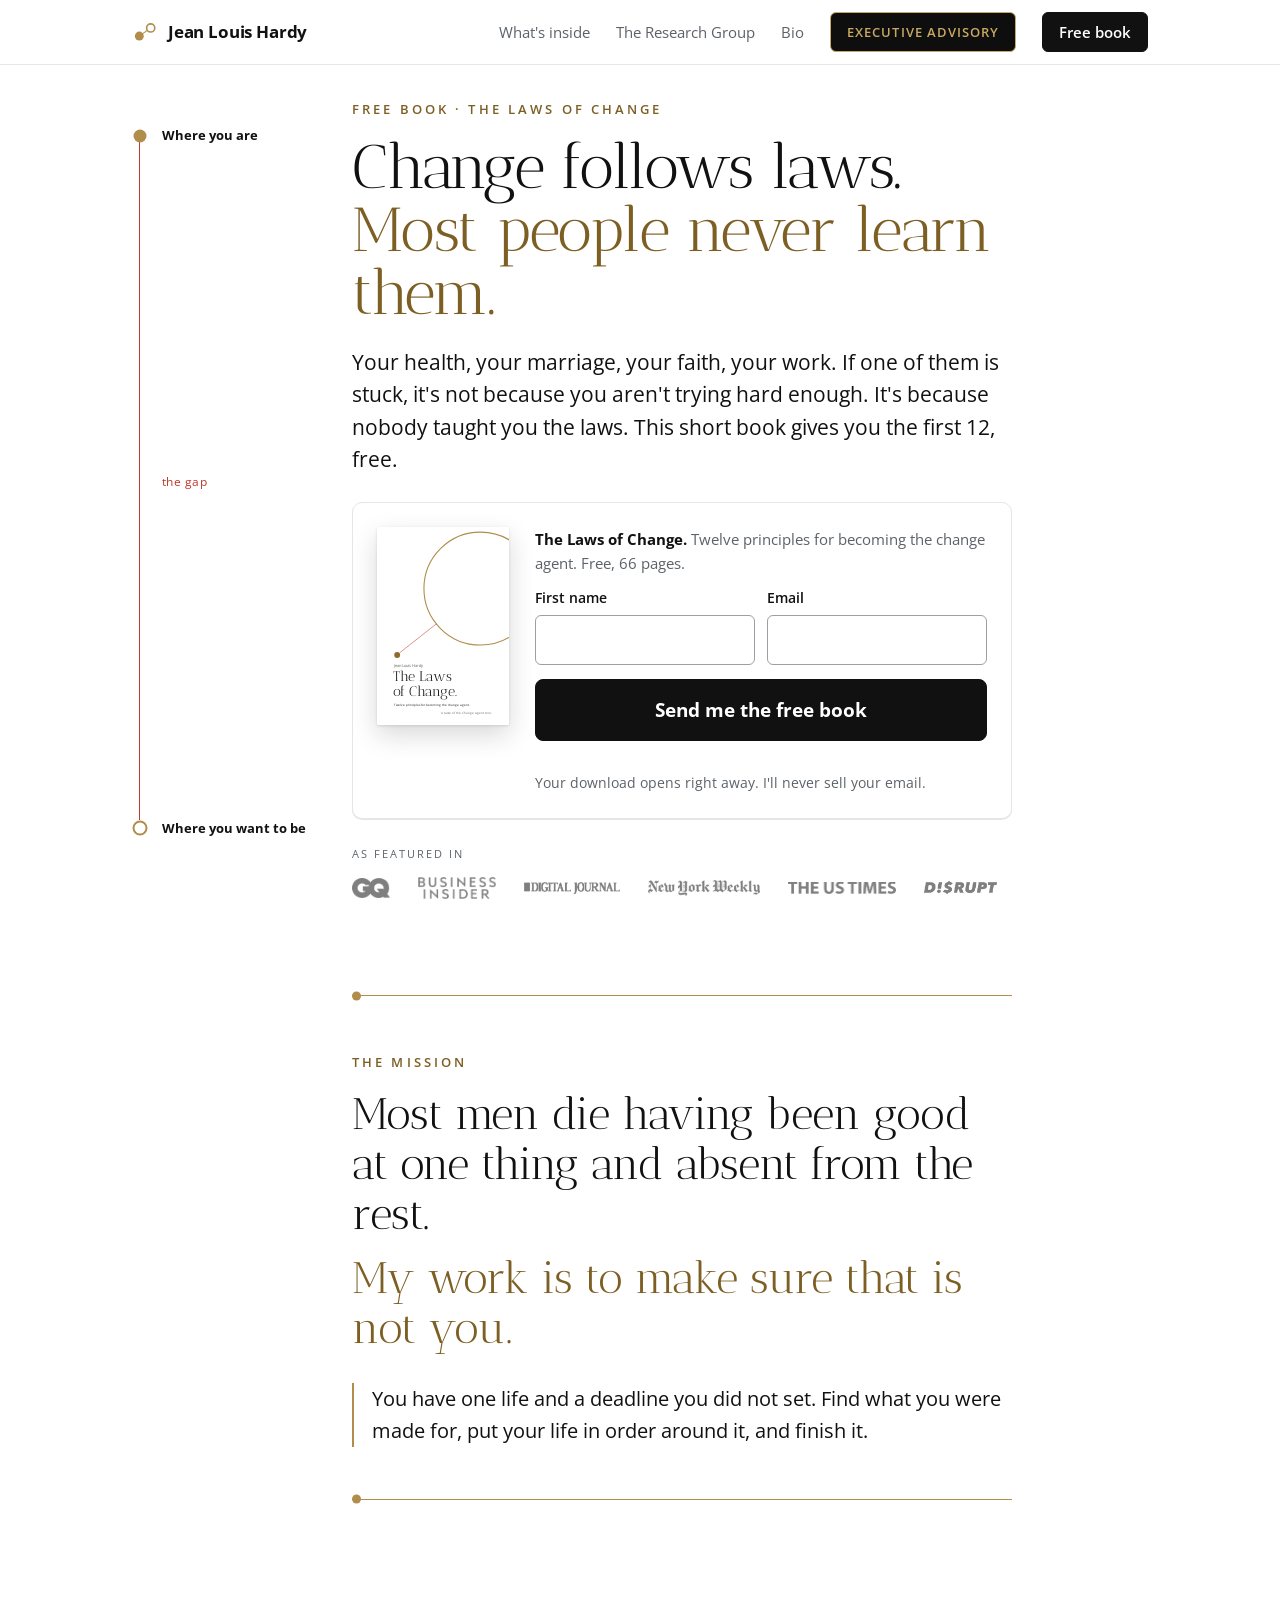
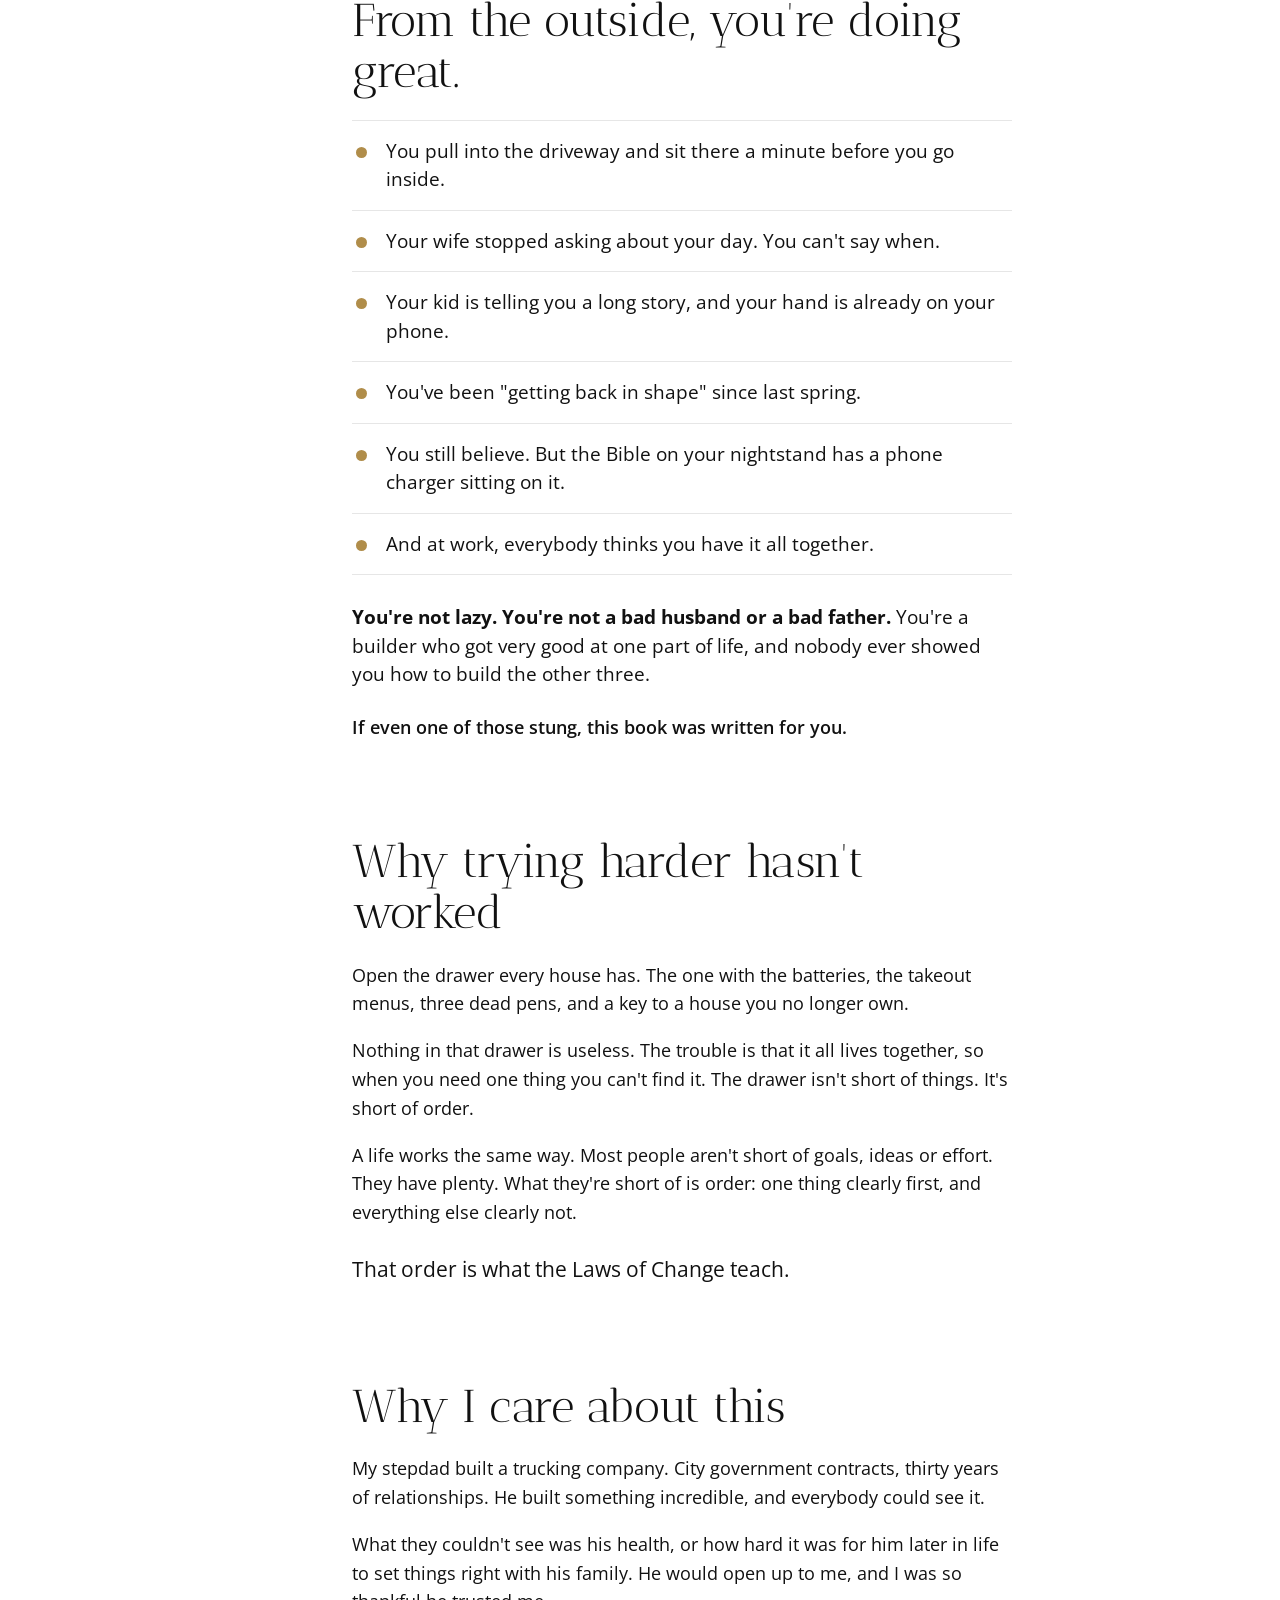
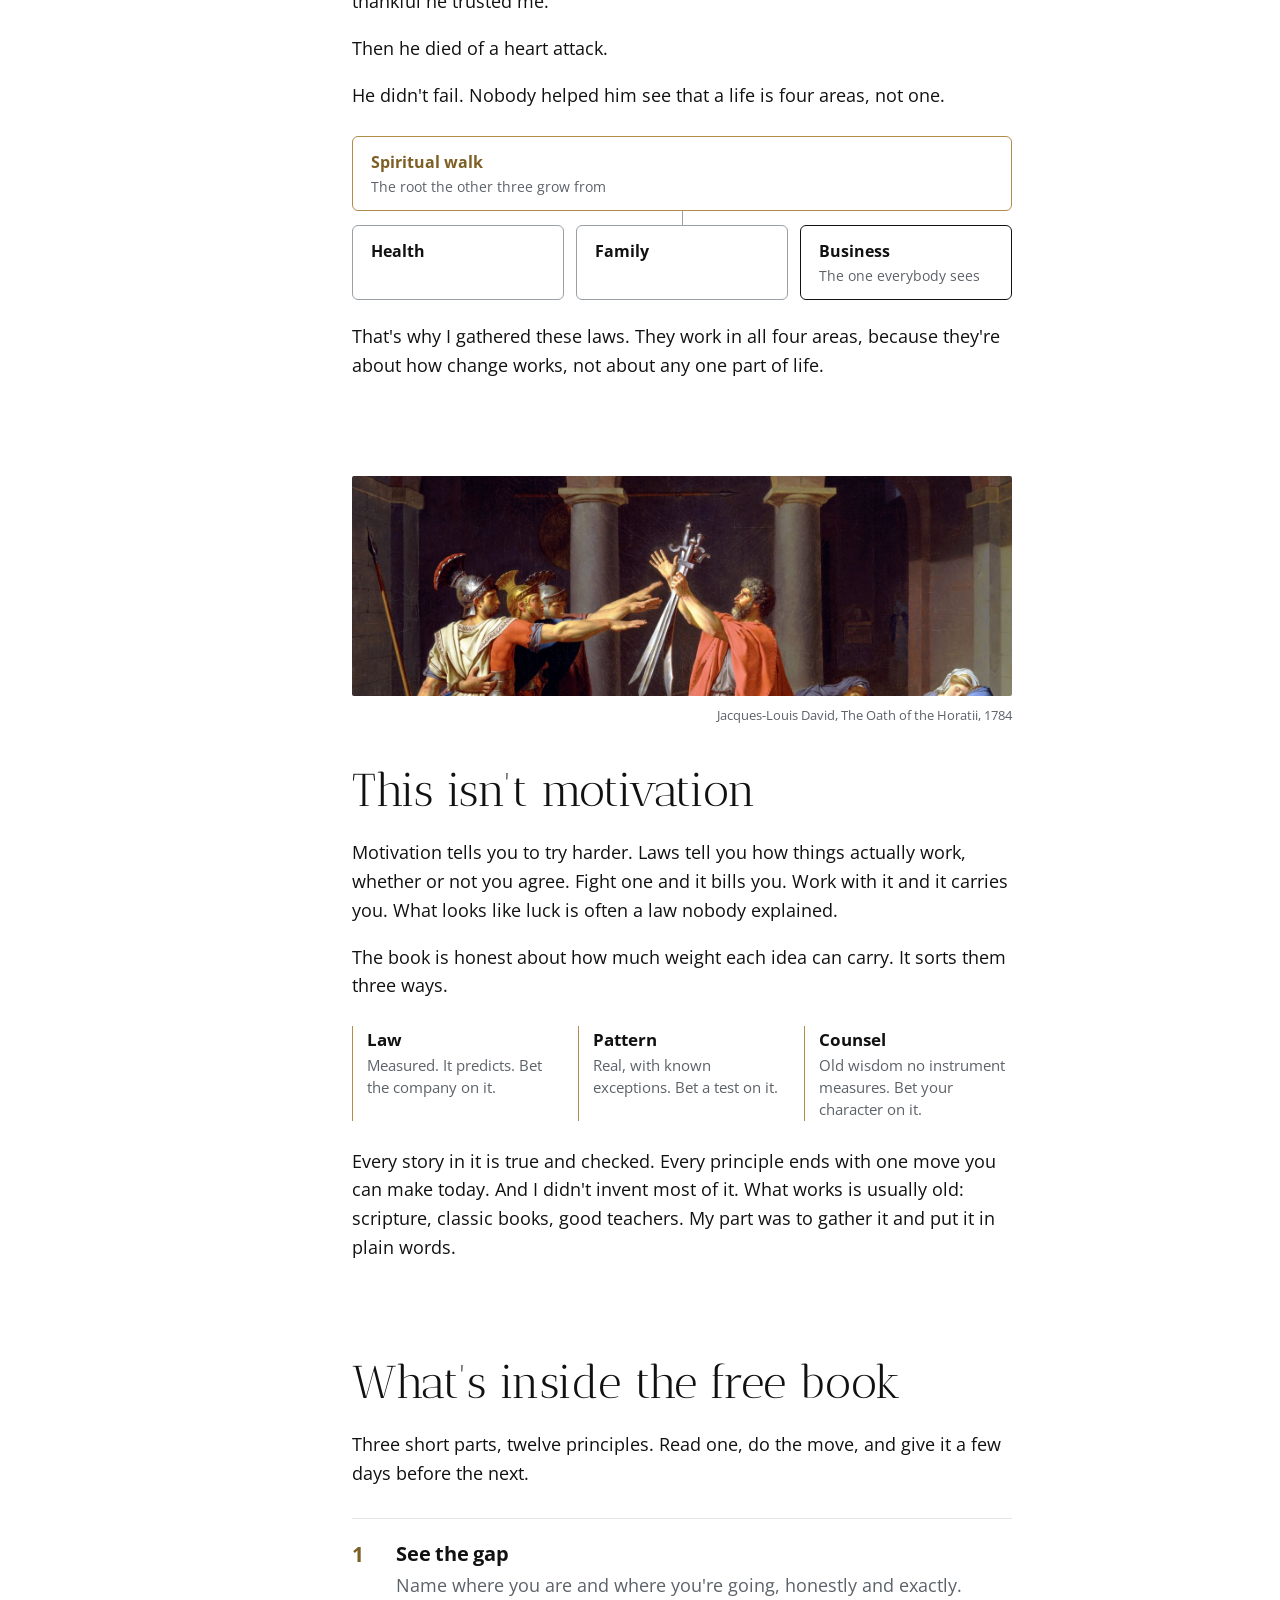
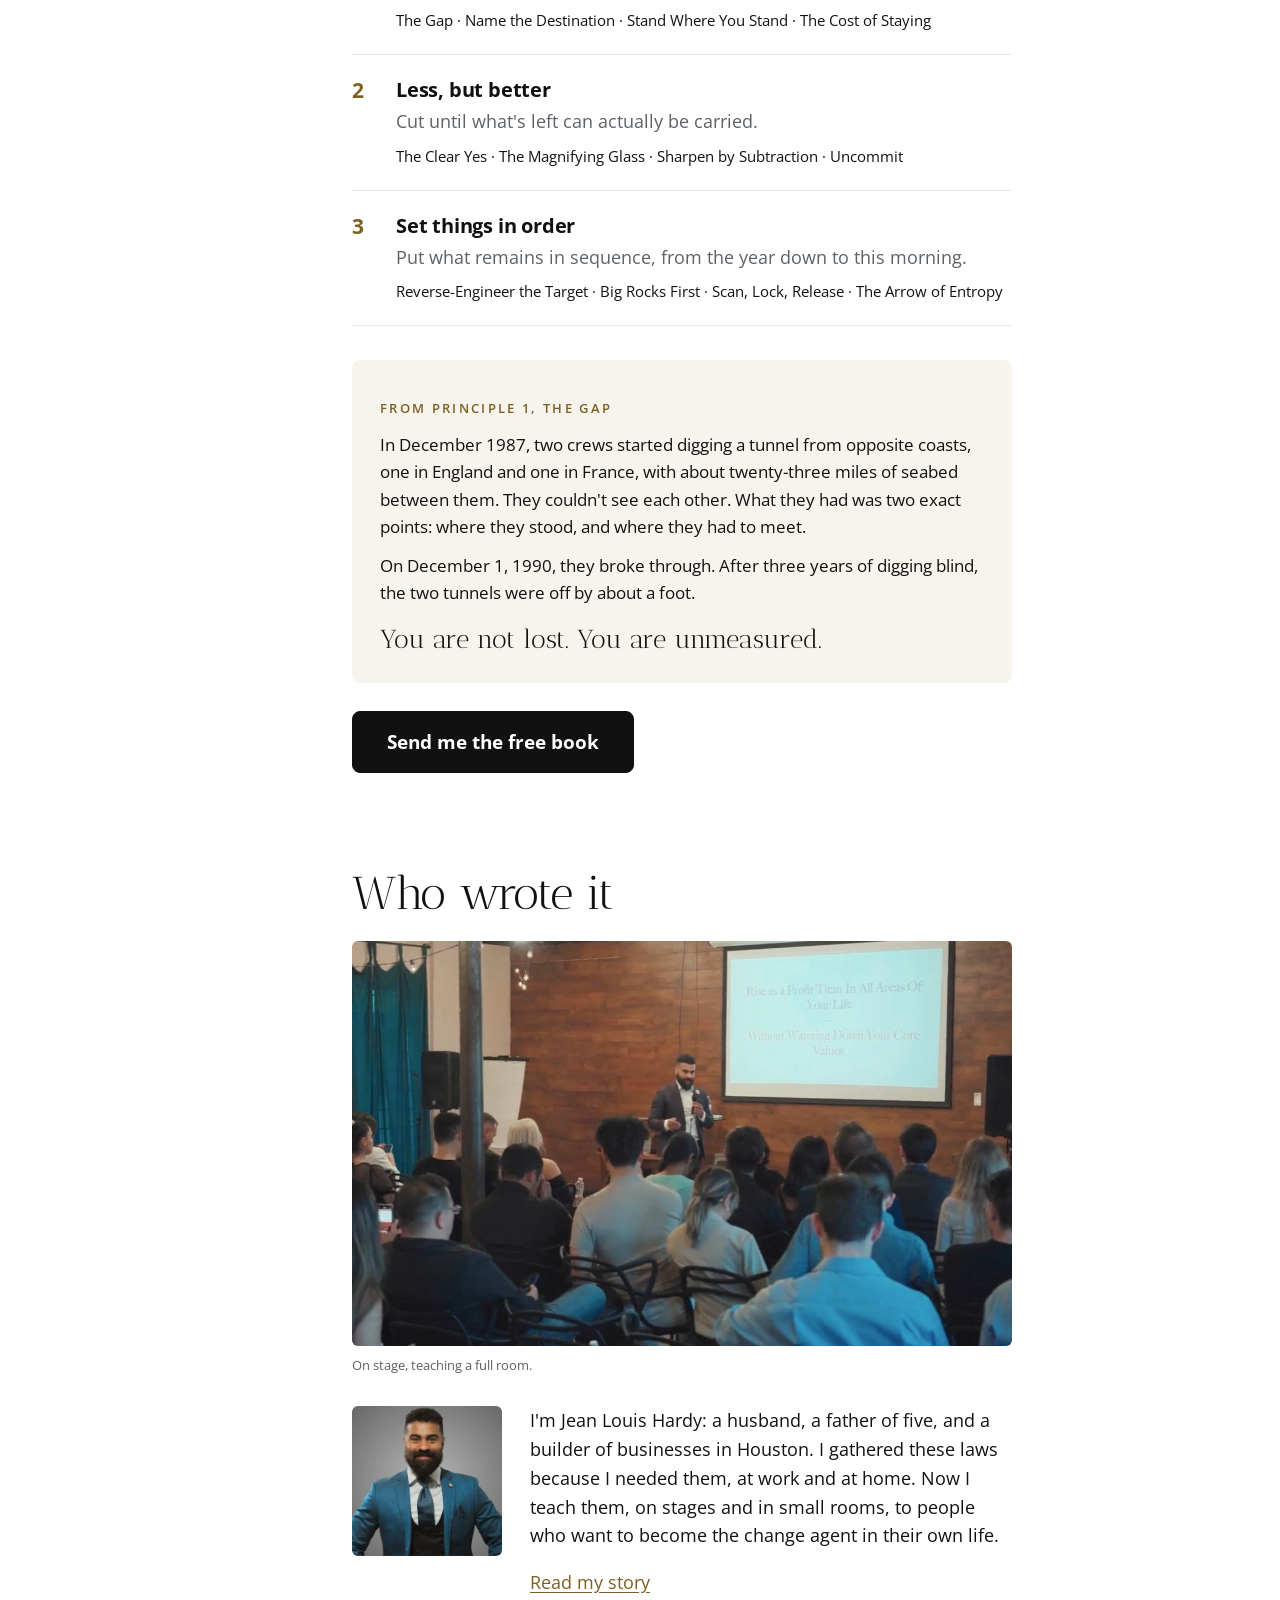
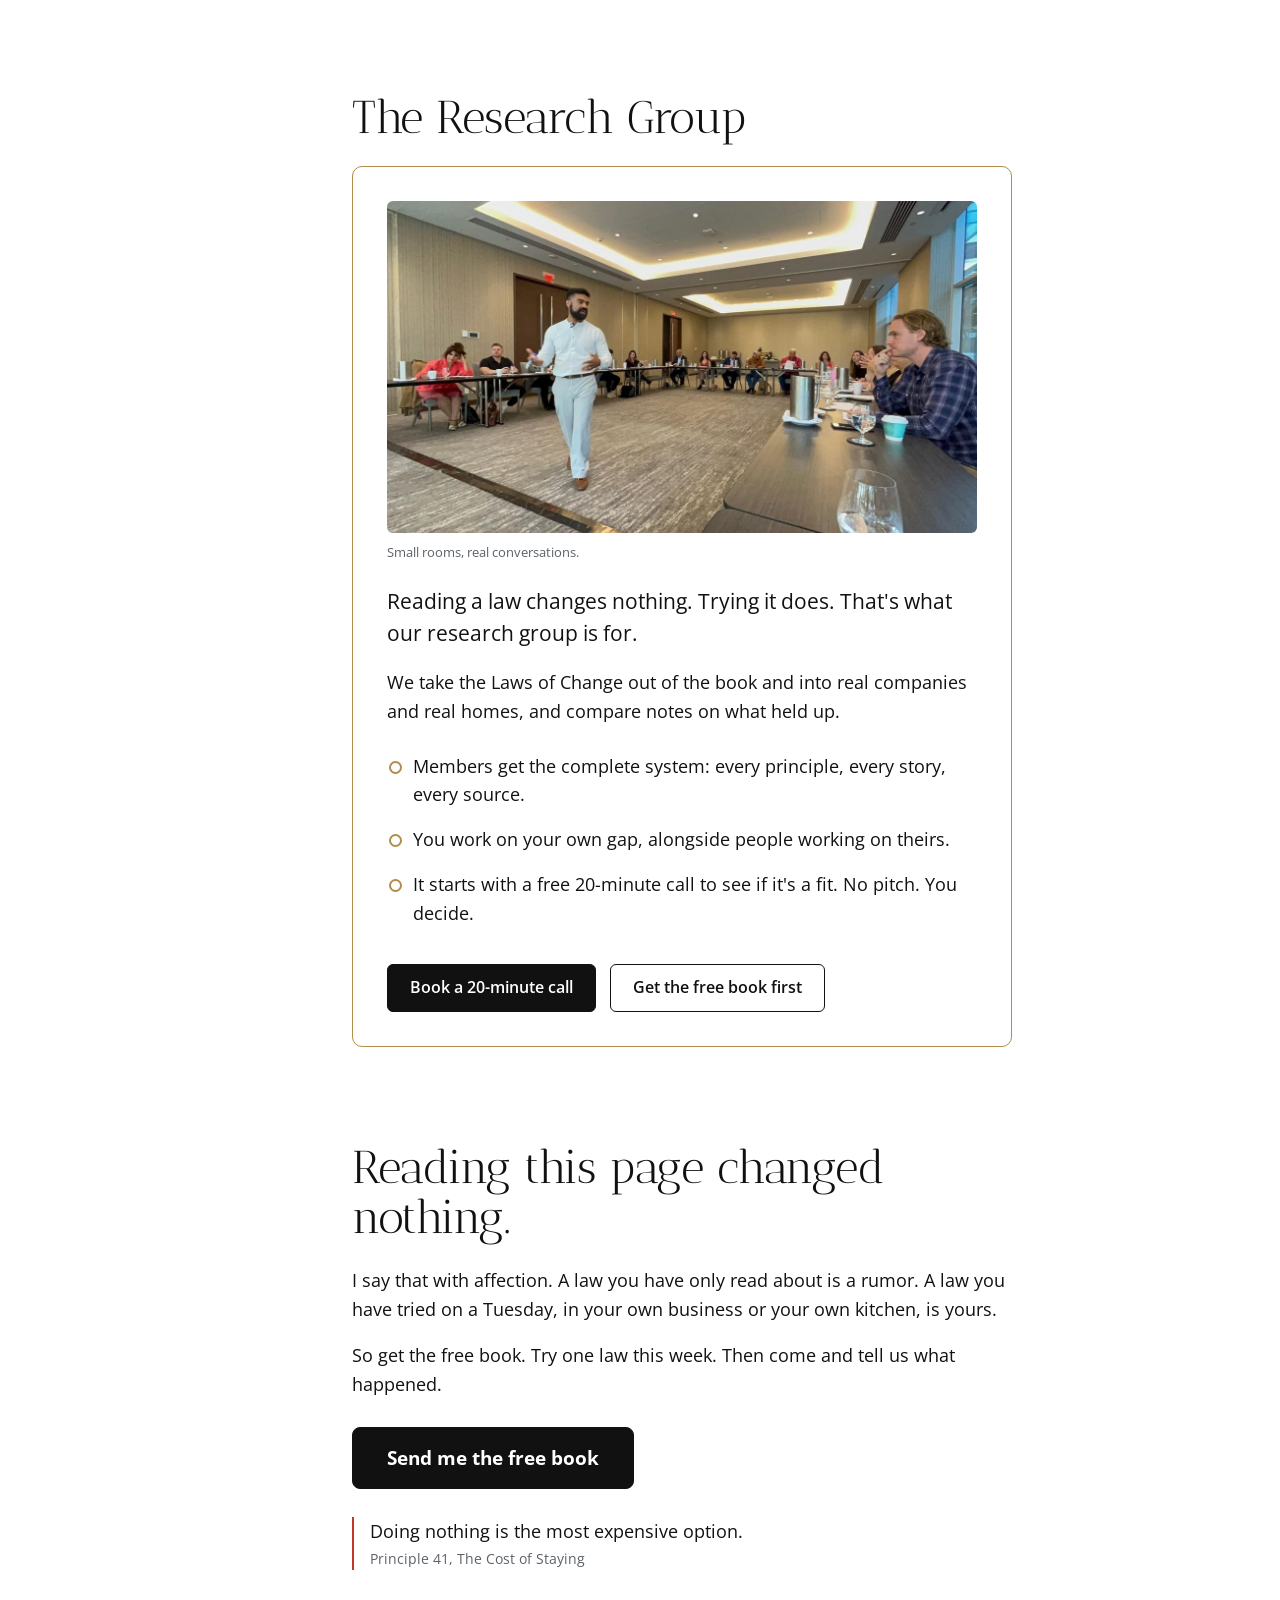
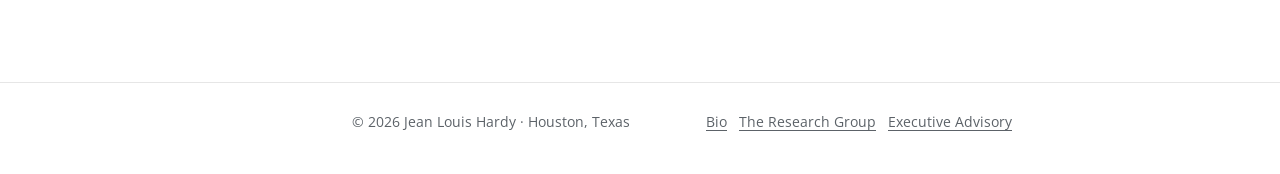
==== index.html @ fc33bc94 "Front page: add the mission section" ====
<!doctype html>
<html lang="en">
<head>
<meta charset="utf-8">
<meta name="viewport" content="width=device-width, initial-scale=1">
<title>The Laws of Change: a free book by Jean Louis Hardy</title>
<meta name="description" content="Change follows laws. Most people never learn them. Get the first 12 free: each with a true story and one move to make today, for your health, your marriage, your faith and your work.">
<link rel="canonical" href="https://jlouishardy.com/">
<link rel="icon" href="data:image/svg+xml,%3Csvg xmlns='http://www.w3.org/2000/svg' viewBox='0 0 32 32'%3E%3Cline x1='11' y1='19.5' x2='21' y2='12.5' stroke='%23B08D4A' stroke-width='1.4'/%3E%3Ccircle cx='9' cy='21' r='5.5' fill='%23B08D4A'/%3E%3Ccircle cx='23' cy='11' r='5' fill='%23FFFFFF' stroke='%23B08D4A' stroke-width='2'/%3E%3C/svg%3E">
<meta property="og:type" content="website">
<meta property="og:url" content="https://jlouishardy.com/">
<meta property="og:title" content="Change follows laws. Most people never learn them.">
<meta property="og:description" content="The Laws of Change: a free book by Jean Louis Hardy. The first 12 laws, each with a true story and one move to make today.">
<meta property="og:image" content="https://jlouishardy.com/og.png">
<meta property="og:image:width" content="1200">
<meta property="og:image:height" content="630">
<meta name="twitter:card" content="summary_large_image">
<meta name="twitter:title" content="Change follows laws. Most people never learn them.">
<meta name="twitter:description" content="The Laws of Change: a free book by Jean Louis Hardy.">
<meta name="twitter:image" content="https://jlouishardy.com/og.png">
<link rel="preconnect" href="https://fonts.googleapis.com">
<link rel="preconnect" href="https://fonts.gstatic.com" crossorigin>
<link href="https://fonts.googleapis.com/css2?family=Antic+Didone&family=Open+Sans:ital,wght@0,400;0,600;0,700;1,400&display=swap" rel="stylesheet">
<link rel="stylesheet" href="site.css">
<script type="application/ld+json">
{"@context":"https://schema.org","@graph":[
 {"@type":"Person","@id":"https://jlouishardy.com/#jean","name":"Jean Louis Hardy","url":"https://jlouishardy.com/","image":"https://jlouishardy.com/jean.jpg","jobTitle":"Author and teacher","address":{"@type":"PostalAddress","addressLocality":"Houston","addressRegion":"TX","addressCountry":"US"}},
 {"@type":"Book","name":"The Laws of Change","author":{"@id":"https://jlouishardy.com/#jean"},"bookFormat":"https://schema.org/EBook","numberOfPages":66,"isAccessibleForFree":true,"url":"https://jlouishardy.com/","image":"https://jlouishardy.com/og.png"}
]}
</script>

<!--
  THIS SITE LIVES AT jlouishardy.com. Three settings, each in one place, in the script at the bottom:
    LEAD_EMAIL  where sign-ups are emailed (through formsubmit.co)
    CALL_URL    the 20-minute call on Calendly
  The free book is the-laws-of-change.pdf in this folder. After sign-up, people land on thanks.html.
-->
</head>
<body>
<a class="skip" href="#main">Skip to the page</a>

<header class="head">
  <div class="shell head-in">
    <a class="brand" href="#top" aria-label="Jean Louis Hardy, top of page">
      <svg viewBox="0 0 32 32" aria-hidden="true"><line x1="11" y1="19.5" x2="21" y2="12.5" stroke="#B08D4A" stroke-width="1.4"/><circle cx="9" cy="21" r="5.5" fill="#B08D4A"/><circle cx="23" cy="11" r="5" fill="#FFFFFF" stroke="#B08D4A" stroke-width="2"/></svg>
      Jean Louis Hardy
    </a>
    <nav class="nav" aria-label="Page">
      <a class="plain" href="#inside">What's inside</a>
      <a class="plain" href="#group">The Research Group</a>
      <a class="plain tab" href="#bio" id="tab-bio">Bio</a>
      <a class="exec" href="advisory.html">Executive Advisory</a>
      <a class="btn small" href="#get" data-get>Free book</a>
    </nav>
  </div>
  <div class="bar" aria-hidden="true"><span class="done"></span><span class="gap"></span><span class="goal"></span><span class="dot"></span></div>
</header>

<!-- the gap, in the left margin: the dot is where you are, the open circle is where you want to be -->
<div class="rail" aria-hidden="true">
  <span class="start"></span><span class="done"></span><span class="gap"></span><span class="goal"></span><span class="dot"></span>
  <span class="lab from"><b>Where you are</b></span>
  <span class="mid">the gap</span>
  <span class="lab to"><b>Where you want to be</b></span>
</div>

<main id="main">
<div id="home">
<div class="shell" id="top">

  <section class="hero">
    <div class="col">
      <p class="kicker">Free book &middot; The Laws of Change</p>
      <h1>Change follows laws. <span class="second">Most people never learn them.</span></h1>
      <p class="lede">Your health, your marriage, your faith, your work. If one of them is stuck, it's not because you aren't trying hard enough. It's because nobody taught you the laws. This short book gives you the first 12, free.</p>

      <div class="offer-card" id="get">
        <svg class="cover" viewBox="0 0 360 540" width="132" height="198" role="img" aria-label="Cover of The Laws of Change by Jean Louis Hardy"><rect width="360" height="540" fill="#fff"/><circle cx="282" cy="168" r="154" fill="none" stroke="#B08D4A" stroke-width="3"/><line x1="62" y1="343" x2="162" y2="264" stroke="#C0392B" stroke-width="1.5"/><circle cx="55" cy="349" r="8" fill="#8E6B2C"/><text x="47" y="383" font-family="Open Sans,Helvetica,Arial,sans-serif" font-size="10" fill="#5C6268">Jean Louis Hardy</text><text x="44" y="421" font-family="Antic Didone,Georgia,serif" font-size="38" fill="#111">The Laws</text><text x="44" y="460" font-family="Antic Didone,Georgia,serif" font-size="38" fill="#111">of Change.</text><text x="47" y="487" font-family="Open Sans,Helvetica,Arial,sans-serif" font-size="9" fill="#111">Twelve principles for becoming the change agent.</text><text x="313" y="510" text-anchor="end" font-family="Open Sans,Helvetica,Arial,sans-serif" font-size="7" fill="#5C6268">A taste of the Change Agent tool.</text></svg>
        <p class="what"><strong>The Laws of Change.</strong> Twelve principles for becoming the change agent. Free, 66 pages.</p>
        <form class="get" id="get-form" novalidate>
          <div class="row">
            <div>
              <label for="f-name">First name</label>
              <input type="text" id="f-name" name="name" autocomplete="given-name" required>
            </div>
            <div>
              <label for="f-email">Email</label>
              <input type="email" id="f-email" name="email" autocomplete="email" inputmode="email" required>
            </div>
          </div>
          <div class="trap" aria-hidden="true"><label for="f-hp">Leave this empty</label><input type="text" id="f-hp" name="_honey" tabindex="-1" autocomplete="off"></div>
          <button class="btn big" type="submit" id="f-btn">Send me the free book</button>
          <p class="err" id="f-err" role="alert"></p>
          <p class="fine">Your download opens right away. I'll never sell your email.</p>
        </form>
      </div>
      <div class="press" aria-label="Jean Louis Hardy in the press">
        <span class="press-label">As featured in</span>
        <ul class="logos">
          <li><a href="https://gq.co.za/wealth/2022-09-30-jean-louis-hardy-on-the-secret-mindset-that-allows-you-to-control-your-destiny/" target="_blank" rel="noopener"><img class="l-gq" src="press-gq.png" width="182" height="96" alt="GQ South Africa"></a></li>
          <li><img class="l-bi" src="press-businessinsider.png" width="342" height="96" alt="Business Insider"></li>
          <li><img class="l-dj" src="press-digitaljournal.png" width="765" height="96" alt="Digital Journal"></li>
          <li><a href="https://nyweekly.com/business/jean-louis-hardy-lights-a-torch-that-guides-entrepreneurs-to-success/" target="_blank" rel="noopener"><img class="l-nyw" src="press-nyweekly.png" width="671" height="96" alt="New York Weekly"></a></li>
          <li><a href="https://theustimes.com/jean-louis-hardy-a-man-on-a-mission-to-unleash-your-limitless-god-given-potential/" target="_blank" rel="noopener"><img class="l-ust" src="press-ustimes.png" width="869" height="96" alt="The US Times"></a></li>
          <li><a href="https://disruptmagazine.com/unleash-your-destiny-with-jean-louis-hardy-the-inspiring-story-of-a-transformational-business-coach/" target="_blank" rel="noopener"><img class="l-dis" src="press-disrupt.png" width="533" height="96" alt="Disrupt Magazine"></a></li>
        </ul>
      </div>
    </div>
  </section>

  <section id="mission" class="mission" aria-labelledby="mission-h">
    <div class="col">
      <div class="mission-in">
        <p class="kicker">The mission</p>
        <h2 id="mission-h">Most men die having been good at one thing and absent from the rest. <span>My work is to make sure that is not you.</span></h2>
        <p class="charge">You have one life and a deadline you did not set. Find what you were made for, put your life in order around it, and finish it.</p>
      </div>
    </div>
  </section>

  <section id="you">
    <div class="col">
      <h2>From the outside, you're doing great.</h2>
      <ul class="nods">
        <li>You pull into the driveway and sit there a minute before you go inside.</li>
        <li>Your wife stopped asking about your day. You can't say when.</li>
        <li>Your kid is telling you a long story, and your hand is already on your phone.</li>
        <li>You've been "getting back in shape" since last spring.</li>
        <li>You still believe. But the Bible on your nightstand has a phone charger sitting on it.</li>
        <li>And at work, everybody thinks you have it all together.</li>
      </ul>
      <p class="turn"><strong>You're not lazy. You're not a bad husband or a bad father.</strong> You're a builder who got very good at one part of life, and nobody ever showed you how to build the other three.</p>
      <p class="after-nods">If even one of those stung, this book was written for you.</p>
    </div>
  </section>

  <section id="why">
    <div class="col">
      <h2>Why trying harder hasn't worked</h2>
      <p>Open the drawer every house has. The one with the batteries, the takeout menus, three dead pens, and a key to a house you no longer own.</p>
      <p>Nothing in that drawer is useless. The trouble is that it all lives together, so when you need one thing you can't find it. The drawer isn't short of things. It's short of order.</p>
      <p>A life works the same way. Most people aren't short of goals, ideas or effort. They have plenty. What they're short of is order: one thing clearly first, and everything else clearly not.</p>
      <p class="lede" style="margin-top:26px">That order is what the Laws of Change teach.</p>
    </div>
  </section>

  <section id="story">
    <div class="col">
      <h2>Why I care about this</h2>
      <p>My stepdad built a trucking company. City government contracts, thirty years of relationships. He built something incredible, and everybody could see it.</p>
      <p>What they couldn't see was his health, or how hard it was for him later in life to set things right with his family. He would open up to me, and I was so thankful he trusted me.</p>
      <p>Then he died of a heart attack.</p>
      <p>He didn't fail. Nobody helped him see that a life is four areas, not one.</p>
      <div class="areas" aria-label="A life has four areas">
        <div class="top"><strong>Spiritual walk</strong><span>The root the other three grow from</span></div>
        <div class="stem" aria-hidden="true"></div>
        <div class="fruit">
          <div><strong>Health</strong></div>
          <div><strong>Family</strong></div>
          <div class="seen"><strong>Business</strong><span>The one everybody sees</span></div>
        </div>
      </div>
      <p style="margin-top:22px">That's why I gathered these laws. They work in all four areas, because they're about how change works, not about any one part of life.</p>
    </div>
  </section>

  <section id="different">
    <div class="col">
      <figure class="art">
        <img src="horatii.jpg" width="1200" height="400" alt="Three Roman brothers reach toward the swords their father holds up, in The Oath of the Horatii" loading="lazy">
        <figcaption>Jacques-Louis David, The Oath of the Horatii, 1784</figcaption>
      </figure>
      <h2>This isn't motivation</h2>
      <p>Motivation tells you to try harder. Laws tell you how things actually work, whether or not you agree. Fight one and it bills you. Work with it and it carries you. What looks like luck is often a law nobody explained.</p>
      <p>The book is honest about how much weight each idea can carry. It sorts them three ways.</p>
      <div class="three">
        <div><strong>Law</strong><span>Measured. It predicts. Bet the company on it.</span></div>
        <div><strong>Pattern</strong><span>Real, with known exceptions. Bet a test on it.</span></div>
        <div><strong>Counsel</strong><span>Old wisdom no instrument measures. Bet your character on it.</span></div>
      </div>
      <p style="margin-top:26px">Every story in it is true and checked. Every principle ends with one move you can make today. And I didn't invent most of it. What works is usually old: scripture, classic books, good teachers. My part was to gather it and put it in plain words.</p>
    </div>
  </section>

  <section id="inside">
    <div class="col">
      <h2>What's inside the free book</h2>
      <p>Three short parts, twelve principles. Read one, do the move, and give it a few days before the next.</p>
      <ol class="parts">
        <li><div><h3>See the gap</h3><p>Name where you are and where you're going, honestly and exactly.</p><p class="names">The Gap &middot; Name the Destination &middot; Stand Where You Stand &middot; The Cost of Staying</p></div></li>
        <li><div><h3>Less, but better</h3><p>Cut until what's left can actually be carried.</p><p class="names">The Clear Yes &middot; The Magnifying Glass &middot; Sharpen by Subtraction &middot; Uncommit</p></div></li>
        <li><div><h3>Set things in order</h3><p>Put what remains in sequence, from the year down to this morning.</p><p class="names">Reverse-Engineer the Target &middot; Big Rocks First &middot; Scan, Lock, Release &middot; The Arrow of Entropy</p></div></li>
      </ol>

      <div class="sample">
        <p class="from">From principle 1, The Gap</p>
        <p>In December 1987, two crews started digging a tunnel from opposite coasts, one in England and one in France, with about twenty-three miles of seabed between them. They couldn't see each other. What they had was two exact points: where they stood, and where they had to meet.</p>
        <p>On December 1, 1990, they broke through. After three years of digging blind, the two tunnels were off by about a foot.</p>
        <p class="carry">You are not lost. You are unmeasured.</p>
      </div>
      <div class="cta">
        <a class="btn big" href="#get" data-get>Send me the free book</a>
      </div>
    </div>
  </section>

  <section id="about">
    <div class="col">
      <h2>Who wrote it</h2>
      <figure class="photo">
        <img src="jean-stage.jpg" width="1091" height="669" alt="Jean Louis Hardy speaking to a full room, in front of a slide that reads: Rise in all areas of your life without watering down your core values" loading="lazy">
        <figcaption>On stage, teaching a full room.</figcaption>
      </figure>
      <div class="about">
        <img src="jean.jpg" width="150" height="150" alt="Jean Louis Hardy" loading="lazy">
        <div>
          <p>I'm Jean Louis Hardy: a husband, a father of five, and a builder of businesses in Houston. I gathered these laws because I needed them, at work and at home. Now I teach them, on stages and in small rooms, to people who want to become the change agent in their own life.</p>
          <p><a href="#bio">Read my story</a></p>
        </div>
      </div>
    </div>
  </section>

  <section id="group">
    <div class="col">
      <h2>The Research Group</h2>
      <div class="group">
        <figure class="photo">
          <img src="jean-group.jpg" width="1200" height="676" alt="Jean Louis Hardy teaching a small group seated around tables" loading="lazy">
          <figcaption>Small rooms, real conversations.</figcaption>
        </figure>
        <p class="lede">Reading a law changes nothing. Trying it does. That's what our research group is for.</p>
        <p>We take the Laws of Change out of the book and into real companies and real homes, and compare notes on what held up.</p>
        <ul>
          <li>Members get the complete system: every principle, every story, every source.</li>
          <li>You work on your own gap, alongside people working on theirs.</li>
          <li>It starts with a free 20-minute call to see if it's a fit. No pitch. You decide.</li>
        </ul>
        <div class="cta">
          <a class="btn" href="https://calendly.com/jean-eng2/30min" data-link="call" target="_blank" rel="noopener">Book a 20-minute call</a>
          <a class="btn quiet" href="#get" data-get>Get the free book first</a>
        </div>
      </div>
    </div>
  </section>

  <section class="last close">
    <div class="col">
      <h2>Reading this page changed nothing.</h2>
      <p>I say that with affection. A law you have only read about is a rumor. A law you have tried on a Tuesday, in your own business or your own kitchen, is yours.</p>
      <p>So get the free book. Try one law this week. Then come and tell us what happened.</p>
      <div class="cta">
        <a class="btn big" href="#get" data-get>Send me the free book</a>
      </div>
      <p class="aside">Doing nothing is the most expensive option.<small>Principle 41, The Cost of Staying</small></p>
    </div>
  </section>

</div>
</div>

<!-- the Bio tab -->
<div id="bio" hidden>
<div class="shell">

  <section class="hero">
    <div class="col">
      <div class="bio-top">
        <div>
          <h1>Jean Louis<br>Hardy.</h1>
          <p class="lede" style="margin-top:20px">Husband, father of five, and builder of businesses.</p>
          <p class="small" style="margin-top:12px">Houston, Texas. Author of The Laws of Change.</p>
        </div>
        <img src="jean.jpg" width="240" height="240" alt="Portrait of Jean Louis Hardy" loading="lazy">
      </div>
    </div>
  </section>

  <section>
    <div class="col">
      <h2>My story</h2>
      <p>I own and run companies in a few different fields. So I spend my days where you do, between where things are and where they should be. Some days the gap is in a business. Some days it's at home, in my health, or in my own head.</p>
      <p>For years I studied people who had closed big gaps and wrote down what held up. I traced each idea back to where it came from, put it in plain words, and held it to one question: does this help close the gap?</p>
      <p>Those notes became the Laws of Change. The complete book is open to members of the research group, because the same laws that grow a company also steady a home.</p>
    </div>
  </section>

  <section>
    <div class="col">
      <h2>What I believe</h2>
      <ul class="beliefs">
        <li>You have one job: close your gap.</li>
        <li>Reality behaves the same way whether or not you agree.</li>
        <li>The spiritual walk comes first. Health, relationships and business are its fruit.</li>
        <li>Nothing great is built alone.</li>
      </ul>
    </div>
  </section>

  <section class="last">
    <div class="col">
      <h2>Start with the free book</h2>
      <p>The first 12 Laws of Change, each with a true story and one move to make today.</p>
      <div class="cta">
        <a class="btn big" href="#get" data-get>Send me the free book</a>
        <a class="btn quiet" href="https://calendly.com/jean-eng2/30min" data-link="call" target="_blank" rel="noopener">Book a 20-minute call</a>
      </div>
    </div>
  </section>

</div>
</div>
</main>

<footer>
  <div class="shell">
    <div class="col">
      <span>&copy; 2026 Jean Louis Hardy &middot; Houston, Texas</span>
      <span><a href="#bio">Bio</a> &nbsp; <a href="#group">The Research Group</a> &nbsp; <a href="advisory.html">Executive Advisory</a></span>
    </div>
  </div>
</footer>

<script>
(function(){
  /* ---- settings: each lives here and nowhere else ---- */
  var LEAD_EMAIL = 'jean@eng2.ca';                          /* sign-ups are emailed here through formsubmit.co */
  var CALL_URL   = 'https://calendly.com/jean-eng2/30min';  /* the 20-minute call */

  var root = document.documentElement;
  Array.prototype.forEach.call(document.querySelectorAll('[data-link=call]'), function(a){ a.href = CALL_URL; });

  /* ---- the gap closes as you read ---- */
  var ticking = false;
  function measure(){
    ticking = false;
    var max = root.scrollHeight - window.innerHeight;
    var p = max > 0 ? Math.min(1, Math.max(0, window.scrollY / max)) : 0;
    root.style.setProperty('--p', p.toFixed(4));
    root.classList.toggle('near', p > 0.86);
    root.classList.toggle('arrived', p > 0.985);
  }
  function onScroll(){ if(!ticking){ ticking = true; requestAnimationFrame(measure); } }
  window.addEventListener('scroll', onScroll, {passive:true});
  window.addEventListener('resize', onScroll);

  /* ---- tabs: the home page and the Bio share one file ---- */
  var home = document.getElementById('home'), bioView = document.getElementById('bio'), tabBio = document.getElementById('tab-bio');
  var homeTitle = document.title;
  function route(){
    var isBio = location.hash === '#bio';
    home.hidden = isBio; bioView.hidden = !isBio;
    if(isBio){ tabBio.setAttribute('aria-current','page'); document.title = 'Bio: Jean Louis Hardy'; window.scrollTo(0,0); }
    else {
      tabBio.removeAttribute('aria-current'); document.title = homeTitle;
      var el = location.hash.length > 1 ? document.getElementById(location.hash.slice(1)) : null;
      if(el){ el.scrollIntoView(); }
    }
    measure();
  }
  window.addEventListener('hashchange', route);
  route();

  /* ---- every "free book" button brings you to the form ---- */
  var form = document.getElementById('get-form'), nameIn = document.getElementById('f-name'), emailIn = document.getElementById('f-email');
  var btn = document.getElementById('f-btn'), err = document.getElementById('f-err');
  Array.prototype.forEach.call(document.querySelectorAll('[data-get]'), function(a){
    a.addEventListener('click', function(e){
      e.preventDefault();
      if(location.hash === '#bio'){ history.pushState(null, '', '#get'); route(); }
      document.getElementById('get').scrollIntoView({behavior:'smooth', block:'center'});
      setTimeout(function(){ nameIn.focus({preventScroll:true}); }, 450);
    });
  });

  /* ---- sign-up: email Jean, then open the thank-you page with the download ---- */
  function bad(input, msg){ input.setAttribute('aria-invalid','true'); err.textContent = msg; input.focus(); }
  [nameIn, emailIn].forEach(function(i){ i.addEventListener('input', function(){ i.removeAttribute('aria-invalid'); err.textContent = ''; }); });

  form.addEventListener('submit', function(e){
    e.preventDefault();
    var name = nameIn.value.trim(), email = emailIn.value.trim();
    if(!name){ bad(nameIn, 'Please add your first name.'); return; }
    if(!/^[^\s@]+@[^\s@]+\.[^\s@]{2,}$/.test(email)){ bad(emailIn, 'Please check your email address.'); return; }
    if(document.getElementById('f-hp').value){ return; }
    btn.disabled = true; btn.textContent = 'One moment...';
    try{ sessionStorage.setItem('loc-reader', JSON.stringify({name:name, email:email})); }catch(x){}
    var gone = false;
    function go(){ if(!gone){ gone = true; location.href = 'thanks.html'; } }
    var timer = setTimeout(go, 6000);
    fetch('https://formsubmit.co/ajax/' + LEAD_EMAIL, {
      method:'POST',
      headers:{'Content-Type':'application/json','Accept':'application/json'},
      body:JSON.stringify({_subject:'New free book sign-up: ' + name, _template:'table', name:name, email:email, source:'jlouishardy.com free book'})
    }).catch(function(){}).then(function(){ clearTimeout(timer); go(); });
  });

  measure();
})();
</script>
</body>
</html>
---- site.css ----
/* Jean Louis Hardy - The Laws of Change - shared styles for index.html and thanks.html */
:root{
  --red:#C0392B;
  --gold:#B08D4A;        /* brand gold: dots, rings, rules */
  --gold-deep:#7D5F24;   /* darker gold for text, readable on white */
  --head:'Antic Didone',Georgia,'Times New Roman',serif;
  --gray:#9AA0A6;        /* lines and marks only */
  --gray-text:#5C6268;   /* secondary text */
  --line:#E6E6E6;
  --ink:#111111;
  --paper:#FFFFFF;
  --tint:#F7F4EE;        /* quiet warm panel */
  --p:0;                 /* scroll progress, 0 to 1, set by script */
  --head-h:64px;
  --rail-col:220px;
  color-scheme:light;
}
*{box-sizing:border-box;margin:0;padding:0}
html{scroll-behavior:smooth;scroll-padding-top:calc(var(--head-h) + 24px);-webkit-text-size-adjust:100%}
body{
  background:var(--paper);color:var(--ink);
  font-family:"Open Sans",-apple-system,BlinkMacSystemFont,"Segoe UI",Helvetica,Arial,sans-serif;
  font-size:18px;line-height:1.6;-webkit-font-smoothing:antialiased;
}
a{color:var(--gold-deep);text-underline-offset:3px}
a:hover{color:var(--ink)}
:focus-visible{outline:2px solid var(--ink);outline-offset:3px;border-radius:3px}
.skip{position:absolute;left:-9999px;top:8px;background:var(--ink);color:#fff;padding:10px 14px;border-radius:6px;z-index:50}
.skip:focus{left:16px}
img{display:block;max-width:100%;height:auto}

.shell{max-width:1080px;margin:0 auto;padding:0 32px}
.col{max-width:660px}

/* ---------- header ---------- */
.head{position:sticky;top:0;z-index:20;background:var(--paper);border-bottom:1px solid var(--line)}
.head-in{height:var(--head-h);display:flex;align-items:center;justify-content:space-between;gap:20px}
.brand{display:flex;align-items:center;gap:10px;color:var(--ink);text-decoration:none;font-weight:700;font-size:17px;letter-spacing:-.01em;white-space:nowrap}
.brand svg{width:26px;height:26px;flex:none}
.nav{display:flex;align-items:center;gap:26px}
.nav a.plain{color:var(--gray-text);text-decoration:none;font-size:15px}
.nav a.plain:hover{color:var(--ink)}
.nav a.tab[aria-current=page]{color:var(--ink);font-weight:700;box-shadow:0 2px 0 var(--gold)}
/* the Executive Advisory tab: its own colour, gold on black */
.nav a.exec{display:inline-flex;align-items:center;min-height:40px;padding:0 16px;border-radius:6px;background:#0E0E0E;color:#C9A962;border:1px solid #C9A962;font-size:13px;font-weight:600;letter-spacing:.08em;text-transform:uppercase;text-decoration:none;white-space:nowrap}
.nav a.exec:hover{background:#C9A962;color:#0E0E0E}

.btn{
  display:inline-flex;align-items:center;justify-content:center;min-height:48px;padding:0 22px;
  background:var(--ink);color:#fff;border:1px solid var(--ink);border-radius:6px;
  font:inherit;font-size:16px;font-weight:600;text-decoration:none;cursor:pointer;text-align:center;
}
.btn:hover{background:#333;border-color:#333;color:#fff}
.btn[disabled]{opacity:.6;cursor:default}
.btn.small{min-height:40px;padding:0 16px;font-size:15px;color:#fff}
.btn.big{min-height:62px;padding:0 34px;font-size:19px;font-weight:700;border-radius:8px}
.btn.quiet{background:transparent;color:var(--ink)}
.btn.quiet:hover{background:#F1F1F1;color:var(--ink);border-color:var(--ink)}

/* phone and tablet: the gap runs left to right under the header */
.bar{position:relative;height:1px;margin:0 32px;display:none}
.bar .done{position:absolute;left:0;top:0;height:1px;width:calc(var(--p) * 100%);background:var(--gray)}
.bar .gap{position:absolute;right:9px;top:0;height:1px;left:calc(var(--p) * 100%);background:var(--red)}
.bar .dot{position:absolute;top:0;left:calc(var(--p) * 100%);width:11px;height:11px;border-radius:50%;background:var(--gold);transform:translate(-50%,-50%)}
.bar .goal{position:absolute;top:0;right:0;width:13px;height:13px;border-radius:50%;border:2px solid var(--gold);background:var(--paper);transform:translate(50%,-50%)}

/* desktop: the gap runs down the left margin */
.rail{
  position:fixed;z-index:10;top:calc(var(--head-h) + 72px);bottom:72px;
  left:max(32px, calc((100vw - 1080px) / 2 + 32px));width:180px;pointer-events:none;
}
.rail .done{position:absolute;left:7px;top:0;width:1px;height:calc(var(--p) * 100%);background:var(--gray)}
.rail .gap{position:absolute;left:7px;width:1px;top:calc(var(--p) * 100%);bottom:8px;background:var(--red)}
.rail .start{position:absolute;left:3px;top:0;width:9px;height:1px;background:var(--gray)}
.rail .dot{position:absolute;left:7.5px;top:calc(var(--p) * 100%);width:13px;height:13px;border-radius:50%;background:var(--gold);transform:translate(-50%,-50%)}
.rail .goal{position:absolute;left:7.5px;top:100%;width:15px;height:15px;border-radius:50%;border:2px solid var(--gold);background:var(--paper);transform:translate(-50%,-50%)}
.rail .lab{position:absolute;left:30px;width:150px;font-size:13px;line-height:1.35;color:var(--gray-text)}
.rail .lab b{display:block;font-weight:700;color:var(--ink)}
.rail .from{top:-9px}
.rail .to{bottom:-10px}
.rail .mid{position:absolute;left:30px;top:calc((var(--p) + 1) / 2 * 100%);transform:translateY(-50%);
  font-size:12px;letter-spacing:.04em;color:var(--red);transition:opacity .3s}
.arrived .rail .goal,.arrived .bar .goal{background:var(--gold)}
.arrived .rail .dot,.arrived .bar .dot{opacity:0}
.arrived .rail .mid,.near .rail .mid{opacity:0}

/* ---------- type ---------- */
main .col{margin-left:var(--rail-col)}
section{padding:96px 0 0}
section.last{padding-bottom:112px}
h1{font-family:var(--head);font-size:clamp(38px,5.4vw,62px);line-height:1.02;letter-spacing:-.02em;font-weight:400}
h1 .second{display:block;color:var(--gold-deep)}
h2{font-family:var(--head);font-size:clamp(32px,4.6vw,46px);line-height:1.1;letter-spacing:-.01em;font-weight:400;margin-bottom:22px}
h3{font-size:20px;line-height:1.3;letter-spacing:-.01em;font-weight:700}
p + p{margin-top:18px}
.kicker{font-size:13px;font-weight:600;letter-spacing:.24em;text-transform:uppercase;color:var(--gold-deep);margin-bottom:16px}
.lede{font-size:clamp(19px,2.1vw,21px);line-height:1.55;color:var(--ink)}
.quiet-text{color:var(--gray-text)}
.small{font-size:15px;color:var(--gray-text)}

/* ---------- mission ---------- */
.mission-in{position:relative;padding:56px 0 52px;border-top:1px solid var(--gold);border-bottom:1px solid var(--gold)}
.mission-in::before,.mission-in::after{content:"";position:absolute;left:0;width:9px;height:9px;border-radius:50%;background:var(--gold);transform:translateY(-50%)}
.mission-in::before{top:0}
.mission-in::after{top:100%}
.mission h2{font-size:clamp(30px,4.2vw,44px);line-height:1.14;margin-bottom:0}
.mission h2 span{display:block;margin-top:14px;color:var(--gold-deep)}
.mission .charge{margin-top:30px;padding-left:18px;border-left:2px solid var(--gold);font-size:clamp(18px,2vw,20px);line-height:1.6;color:var(--ink)}

/* ---------- hero ---------- */
.hero{padding-top:34px}
.hero .lede{margin-top:20px}
.offer-card{
  display:grid;grid-template-columns:132px 1fr;grid-template-areas:"cover what" "cover form";column-gap:26px;align-items:start;
  margin-top:26px;padding:24px;border:1px solid var(--line);border-radius:10px;background:var(--paper);
  box-shadow:0 1px 0 var(--line)
}
.offer-card .cover{display:block;height:auto;background:#fff;grid-area:cover;width:132px;border-radius:2px;box-shadow:0 10px 26px rgba(17,17,17,.16),0 1px 3px rgba(17,17,17,.12)}
.offer-card .what{grid-area:what;font-size:15px;color:var(--gray-text);margin-bottom:12px}
.offer-card form{grid-area:form}
.offer-card .what strong{color:var(--ink)}

/* ---------- the sign-up form ---------- */
.get label{display:block;font-size:14px;font-weight:600;margin-bottom:6px}
.get .row{display:grid;grid-template-columns:1fr 1fr;gap:12px}
.get input[type=text],.get input[type=email]{
  width:100%;min-height:50px;padding:0 14px;font:inherit;font-size:17px;color:var(--ink);
  background:#fff;border:1px solid var(--gray);border-radius:6px;
}
.get input::placeholder{color:#8A9096}
.get input:focus{outline:2px solid var(--ink);outline-offset:1px;border-color:var(--ink)}
.get input[aria-invalid=true]{border-color:var(--red)}
.get .btn{width:100%;margin-top:14px}
.get .trap{position:absolute;left:-9999px;width:1px;height:1px;overflow:hidden}
.get .err{min-height:1.4em;margin-top:8px;font-size:14px;color:var(--red)}
.get .fine{margin-top:4px;font-size:13.5px;color:var(--gray-text)}

/* ---------- body blocks ---------- */
.press{margin-top:26px}
.press-label{display:block;font-size:11px;letter-spacing:.18em;text-transform:uppercase;color:var(--gray-text);margin-bottom:14px}
.logos{list-style:none;display:flex;flex-wrap:wrap;align-items:center;gap:16px 28px;margin:0;padding:0}
.logos img{display:block;width:auto;opacity:.5;transition:opacity .2s}
.logos a:hover img{opacity:.9}
.l-gq{height:20px}.l-bi{height:22px}.l-dj{height:12px}.l-nyw{height:16px}.l-ust{height:12px}.l-dis{height:13px}
.nods{list-style:none;margin-top:8px}
.nods li{position:relative;padding:16px 0 16px 34px;border-top:1px solid var(--line);font-size:19px;line-height:1.5}
.nods li:last-child{border-bottom:1px solid var(--line)}
.nods li::before{content:"";position:absolute;left:4px;top:26px;width:11px;height:11px;border-radius:50%;background:var(--gold)}
.turn{margin-top:28px;font-size:19px;line-height:1.5}
.after-nods{margin-top:24px;font-weight:600}

.parts{list-style:none;margin-top:30px;counter-reset:s}
.parts > li{counter-increment:s;display:grid;grid-template-columns:44px 1fr;padding:22px 0;border-top:1px solid var(--line)}
.parts > li:last-child{border-bottom:1px solid var(--line)}
.parts > li::before{content:counter(s);font-size:21px;font-weight:700;color:var(--gold-deep);line-height:1.3}
.parts p{margin-top:4px;color:var(--gray-text)}
.parts .names{margin-top:8px;font-size:15px;color:var(--ink)}

.areas{margin-top:26px}
.areas .top{border:1px solid var(--gold);border-radius:6px;padding:13px 18px;color:var(--gold-deep)}
.areas .stem{width:1px;height:14px;background:var(--gray);margin:0 auto}
.areas .fruit{display:grid;grid-template-columns:repeat(3,1fr);gap:12px}
.areas .fruit div{border:1px solid var(--gray);border-radius:6px;padding:13px 18px}
.areas .fruit div.seen{border-color:var(--ink)}
.areas strong{display:block;font-size:16px}
.areas span{display:block;font-size:14px;line-height:1.4;color:var(--gray-text);margin-top:2px}

.three{display:grid;grid-template-columns:repeat(3,1fr);gap:18px;margin-top:26px}
.three div{border-left:1px solid var(--gold);padding-left:14px}
.three strong{display:block;font-size:17px}
.three span{display:block;font-size:15px;line-height:1.45;color:var(--gray-text);margin-top:2px}

.art{margin:0 0 40px}
.art img{width:100%;aspect-ratio:3 / 1;object-fit:cover;border-radius:2px}
.art figcaption{margin-top:10px;font-size:12.5px;color:var(--gray-text);text-align:right}

.sample{margin-top:34px;padding:26px 28px;background:var(--tint);border-radius:8px}
.sample .from{font-size:13px;font-weight:600;letter-spacing:.18em;text-transform:uppercase;color:var(--gold-deep)}
.sample p{margin-top:12px;font-size:17px}
.sample .carry{font-family:var(--head);font-size:26px;line-height:1.25;margin-top:18px;color:var(--ink)}

.aside{margin-top:28px;padding-left:16px;border-left:2px solid var(--red);font-size:18px}
.aside small{display:block;font-size:14px;color:var(--gray-text);margin-top:2px}

.about{display:grid;grid-template-columns:150px 1fr;gap:28px;align-items:start}
.about img{width:150px;border-radius:6px}

.group{margin-top:4px;padding:34px;border:1px solid var(--gold);border-radius:10px}
.photo{margin:0 0 30px}
.photo img{display:block;width:100%;height:auto;border-radius:6px}
.photo figcaption{margin-top:10px;font-size:12.5px;color:var(--gray-text)}
.group .photo{margin:0 0 22px}
.group ul{list-style:none;margin-top:18px}
.group li{position:relative;padding:8px 0 8px 26px}
.group li::before{content:"";position:absolute;left:2px;top:17px;width:9px;height:9px;border-radius:50%;border:2px solid var(--gold)}
.cta{display:flex;flex-wrap:wrap;align-items:center;gap:14px;margin-top:28px}

.close h2{max-width:14em}

/* bio tab */
[hidden]{display:none !important}
.bio-top{display:grid;grid-template-columns:minmax(0,1fr) minmax(170px,240px);gap:36px;align-items:center}
.bio-top img{border-radius:6px}
.beliefs{list-style:none}
.beliefs li{padding:13px 0;border-bottom:1px solid var(--line);font-weight:600}
.beliefs li:first-child{border-top:1px solid var(--gray)}

/* thank-you page */
.done-mark{display:inline-flex;align-items:center;gap:10px;font-size:14px;font-weight:600;color:var(--gold-deep)}
.done-mark i{width:12px;height:12px;border-radius:50%;background:var(--gold);display:inline-block}
.next-steps{list-style:none;margin-top:26px;counter-reset:s}
.next-steps li{counter-increment:s;display:grid;grid-template-columns:40px 1fr;padding:18px 0;border-top:1px solid var(--line)}
.next-steps li:last-child{border-bottom:1px solid var(--line)}
.next-steps li::before{content:counter(s);font-weight:700;font-size:19px;color:var(--gold-deep)}
.cal{margin-top:16px;border:1px solid var(--line);border-radius:10px;overflow:hidden;height:720px;background:#fff}
.cal-fallback{margin-top:12px;font-size:14px;color:var(--gray-text)}

footer{border-top:1px solid var(--line);padding:28px 0 40px;font-size:14px;color:var(--gray-text)}
footer .col{margin-left:var(--rail-col);display:flex;justify-content:space-between;gap:16px;flex-wrap:wrap}
footer a{color:var(--gray-text)}

/* ---------- smaller screens ---------- */
@media (max-width:1000px){
  .rail{display:none}
  .bar{display:block}
  .head{border-bottom-color:transparent;padding-bottom:10px}
  main .col,footer .col{margin-left:0}
}
@media (max-width:720px){
  body{font-size:17px}
  .shell{padding:0 20px}
  .bar{margin:0 20px}
  .nav{gap:14px}
  .nav a.plain{display:none}
  .nav a.tab{display:inline}
  .logos{display:grid;grid-template-columns:repeat(3,auto);justify-content:start;align-items:center;gap:22px 30px}
  html{scroll-padding-top:calc(var(--head-h) + 58px)}
  .head{padding-top:34px}
  .nav a.exec{position:absolute;top:0;left:0;right:0;min-height:34px;height:34px;justify-content:center;border:0;border-radius:0;font-size:11px;letter-spacing:.2em}
  .nav a.exec::after{content:"\2192";margin-left:10px;letter-spacing:0}
  .btn.small{white-space:nowrap}
  .brand{font-size:16px;gap:8px}
  .btn.small{padding:0 12px;font-size:14px}
  section{padding-top:72px}
  .hero{padding-top:28px}
  .offer-card{grid-template-columns:64px 1fr;grid-template-areas:"cover what" "form form";column-gap:16px;row-gap:14px;padding:18px}
  .offer-card .cover{width:64px}
  .offer-card .what{align-self:center;margin-bottom:0}
  .get .row{grid-template-columns:1fr}
  .nods li{font-size:17px}
  .turn{font-size:17px}
  .three{grid-template-columns:1fr;gap:12px}
  .areas .fruit{grid-template-columns:1fr;gap:8px}
  .about{grid-template-columns:96px 1fr;gap:18px}
  .about img{width:96px}
  .bio-top{grid-template-columns:1fr;gap:22px}
  .bio-top img{order:-1;max-width:180px}
  .group{padding:24px 20px}
  .cta .btn{flex:1 1 100%}
  .btn.big{font-size:18px;padding:0 18px;min-height:58px}
  .sample{padding:22px 20px}
  .art img{aspect-ratio:7 / 3}
  .cal{height:960px}
}
@media (max-width:1000px) and (min-width:721px){
  .nav a.plain:not(.tab){display:none}
}
@media (max-width:359px){
  .nav a.tab{display:none}
}
@media (prefers-reduced-motion:reduce){
  html{scroll-behavior:auto}
  .rail .mid{transition:none}
}
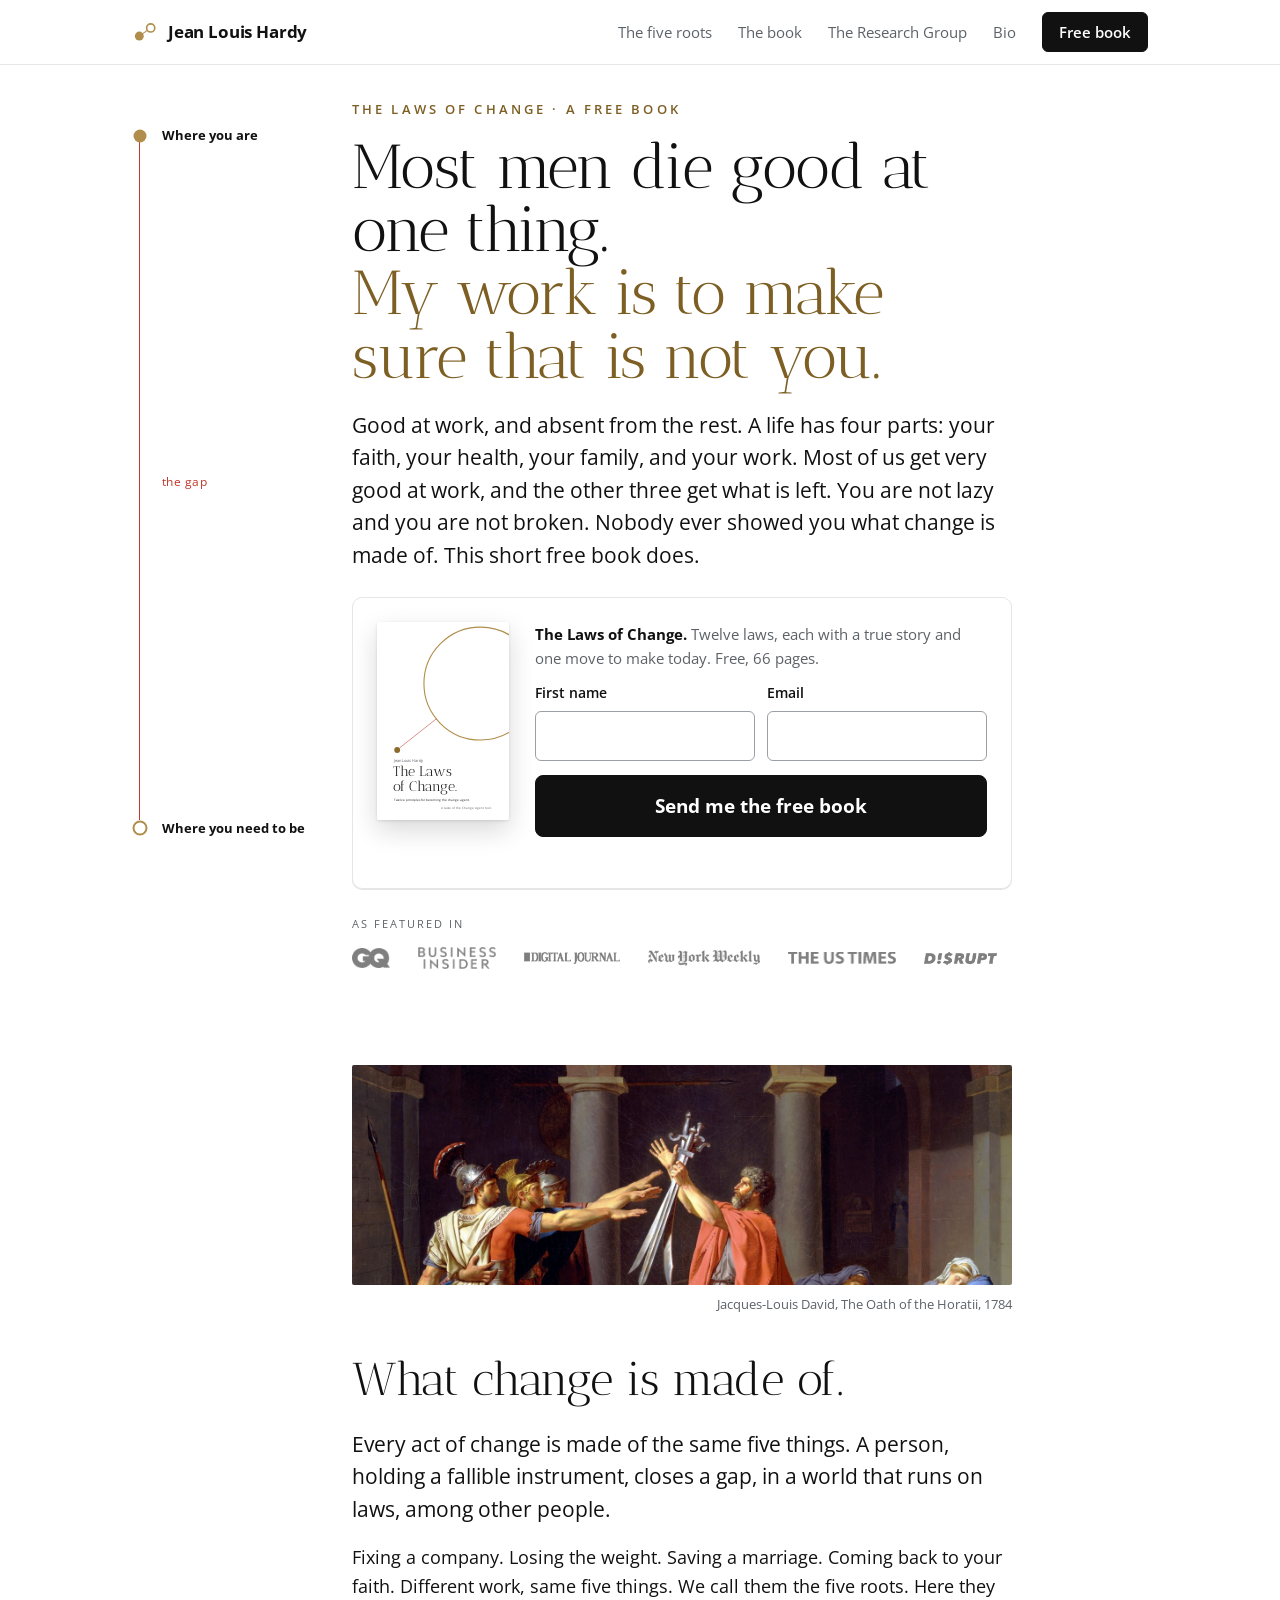
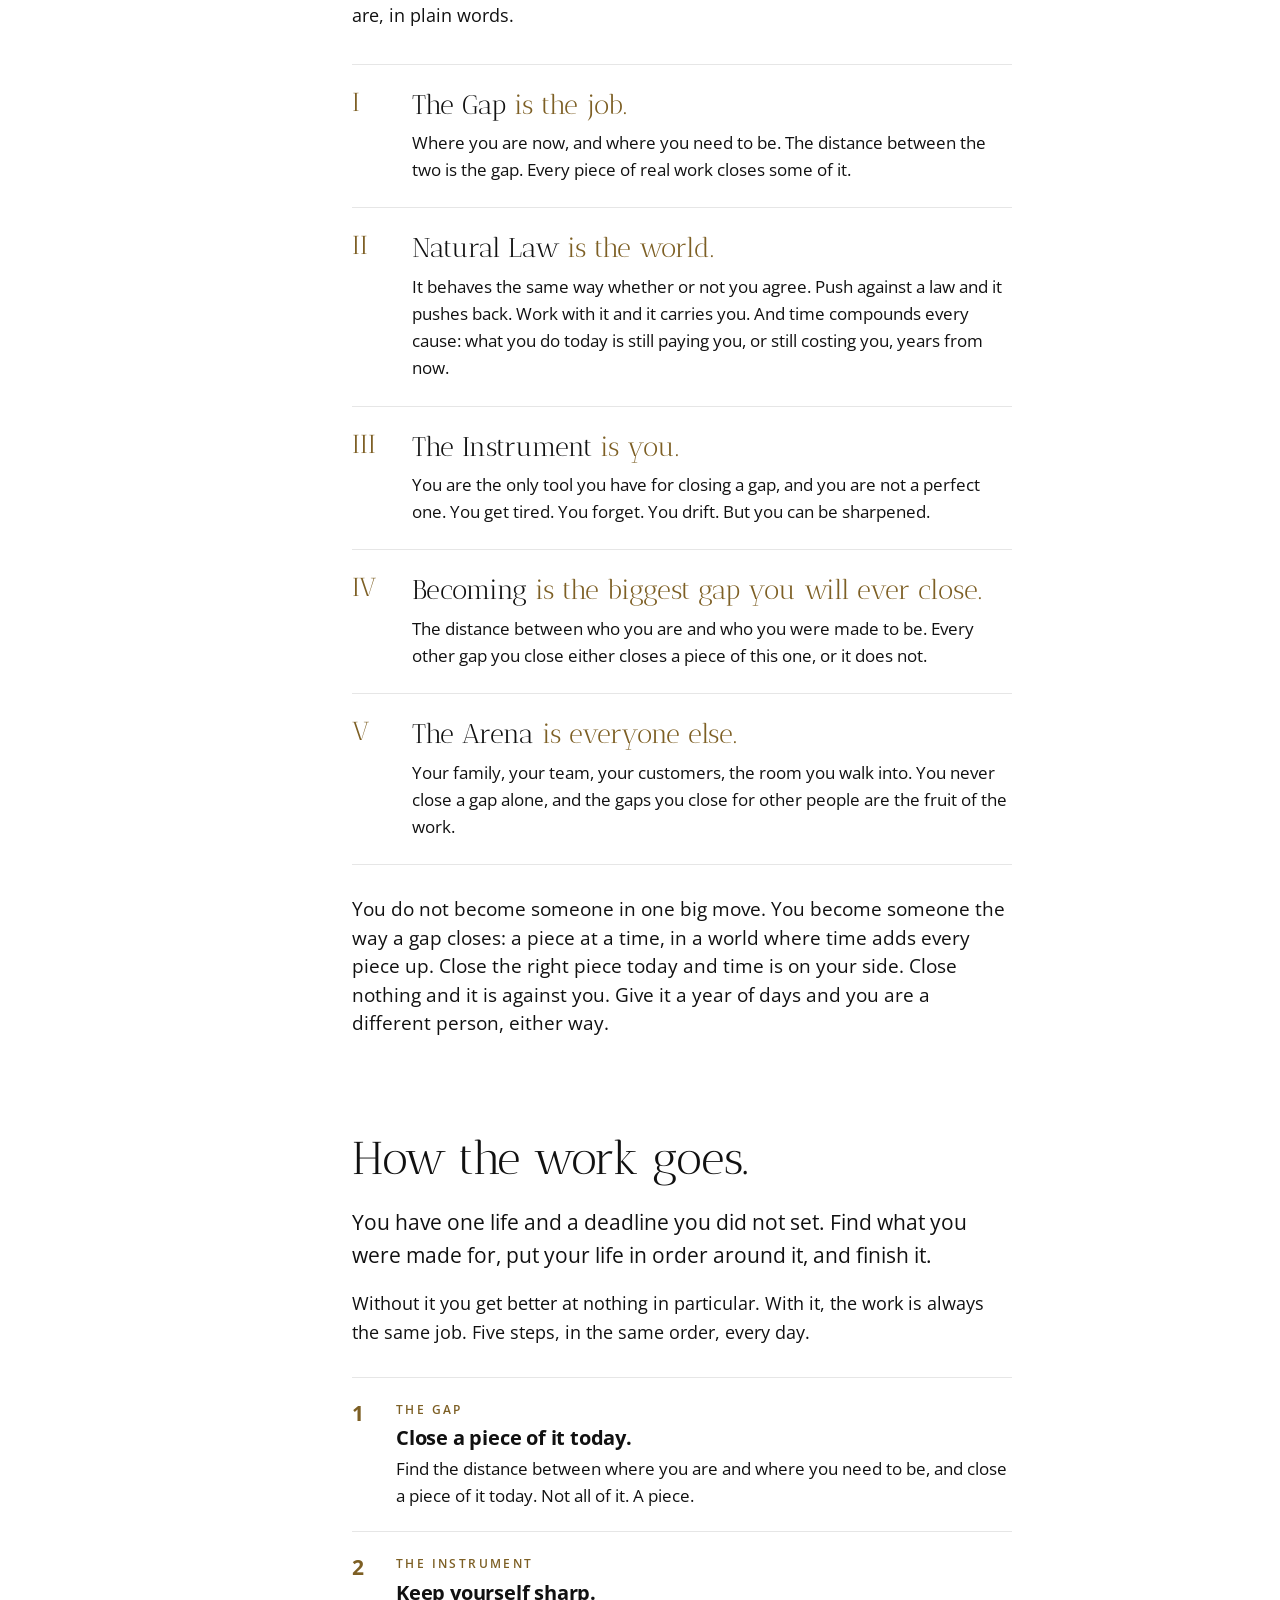
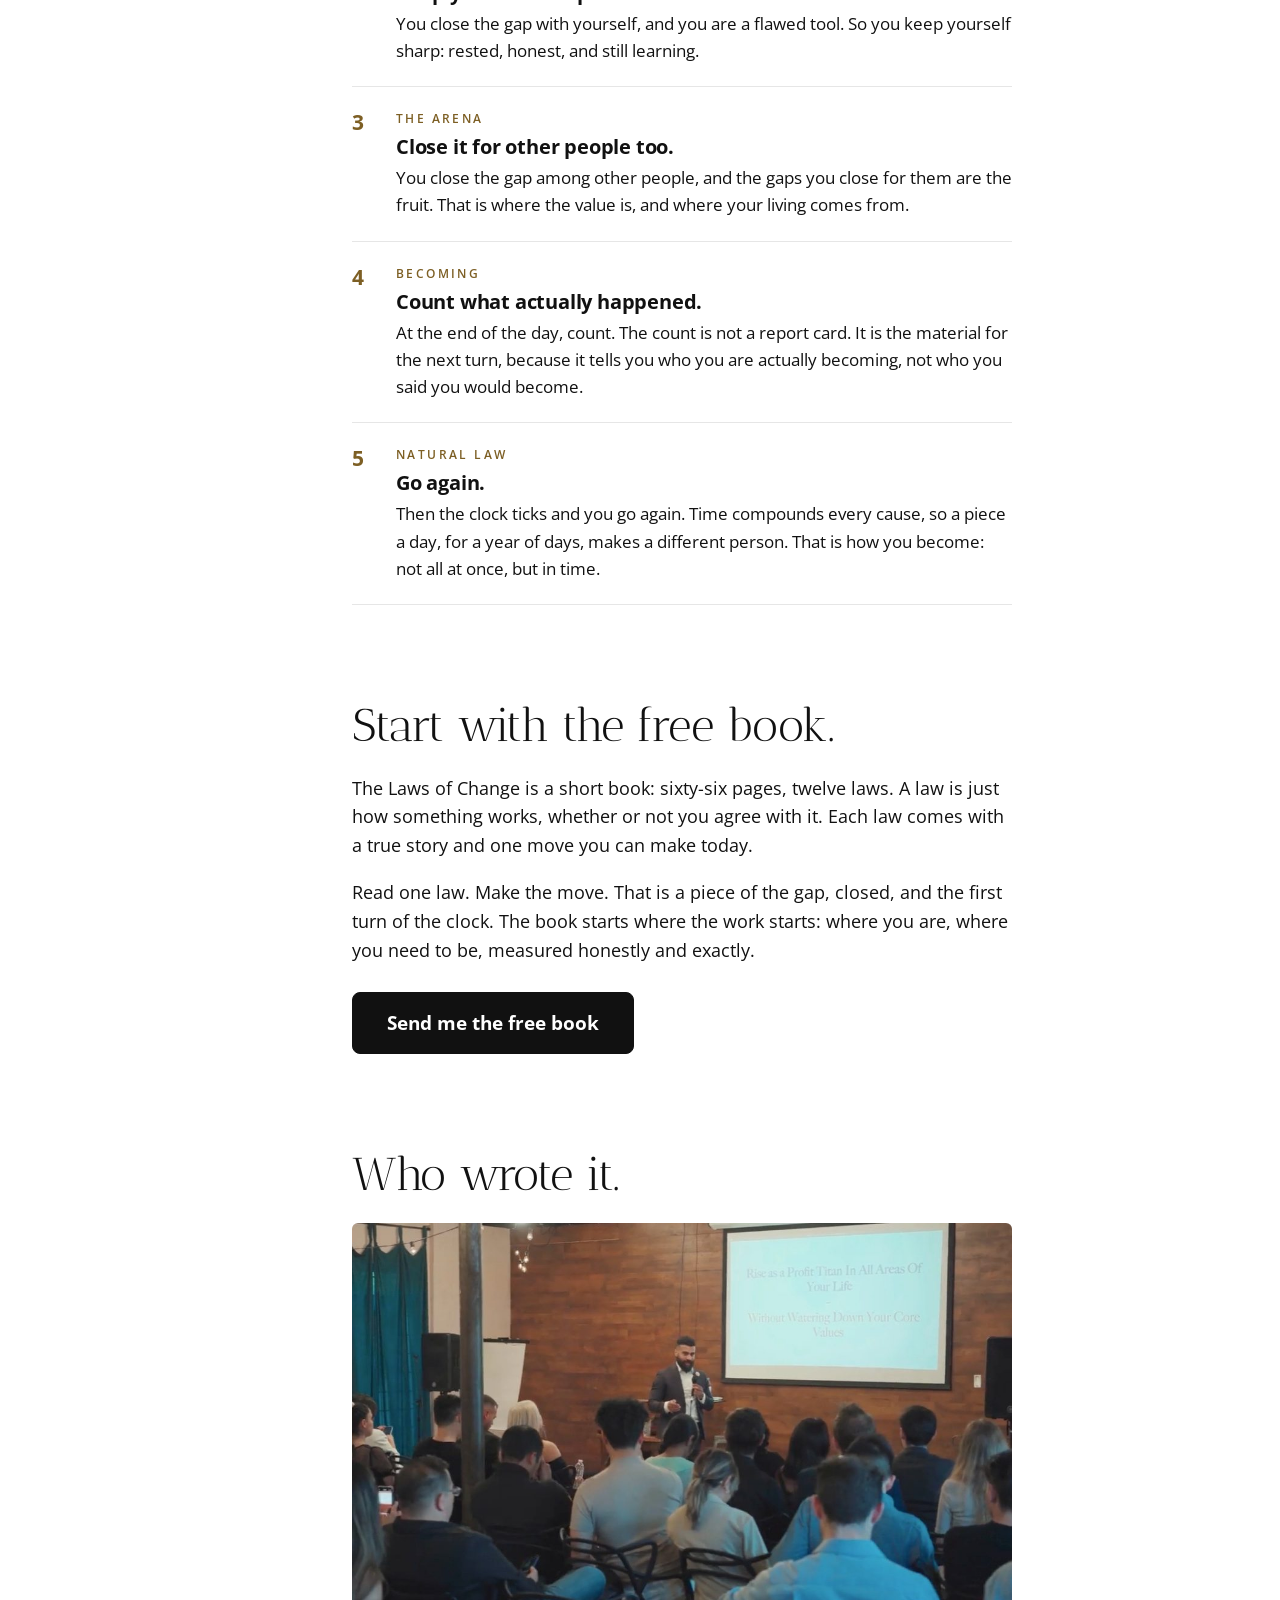
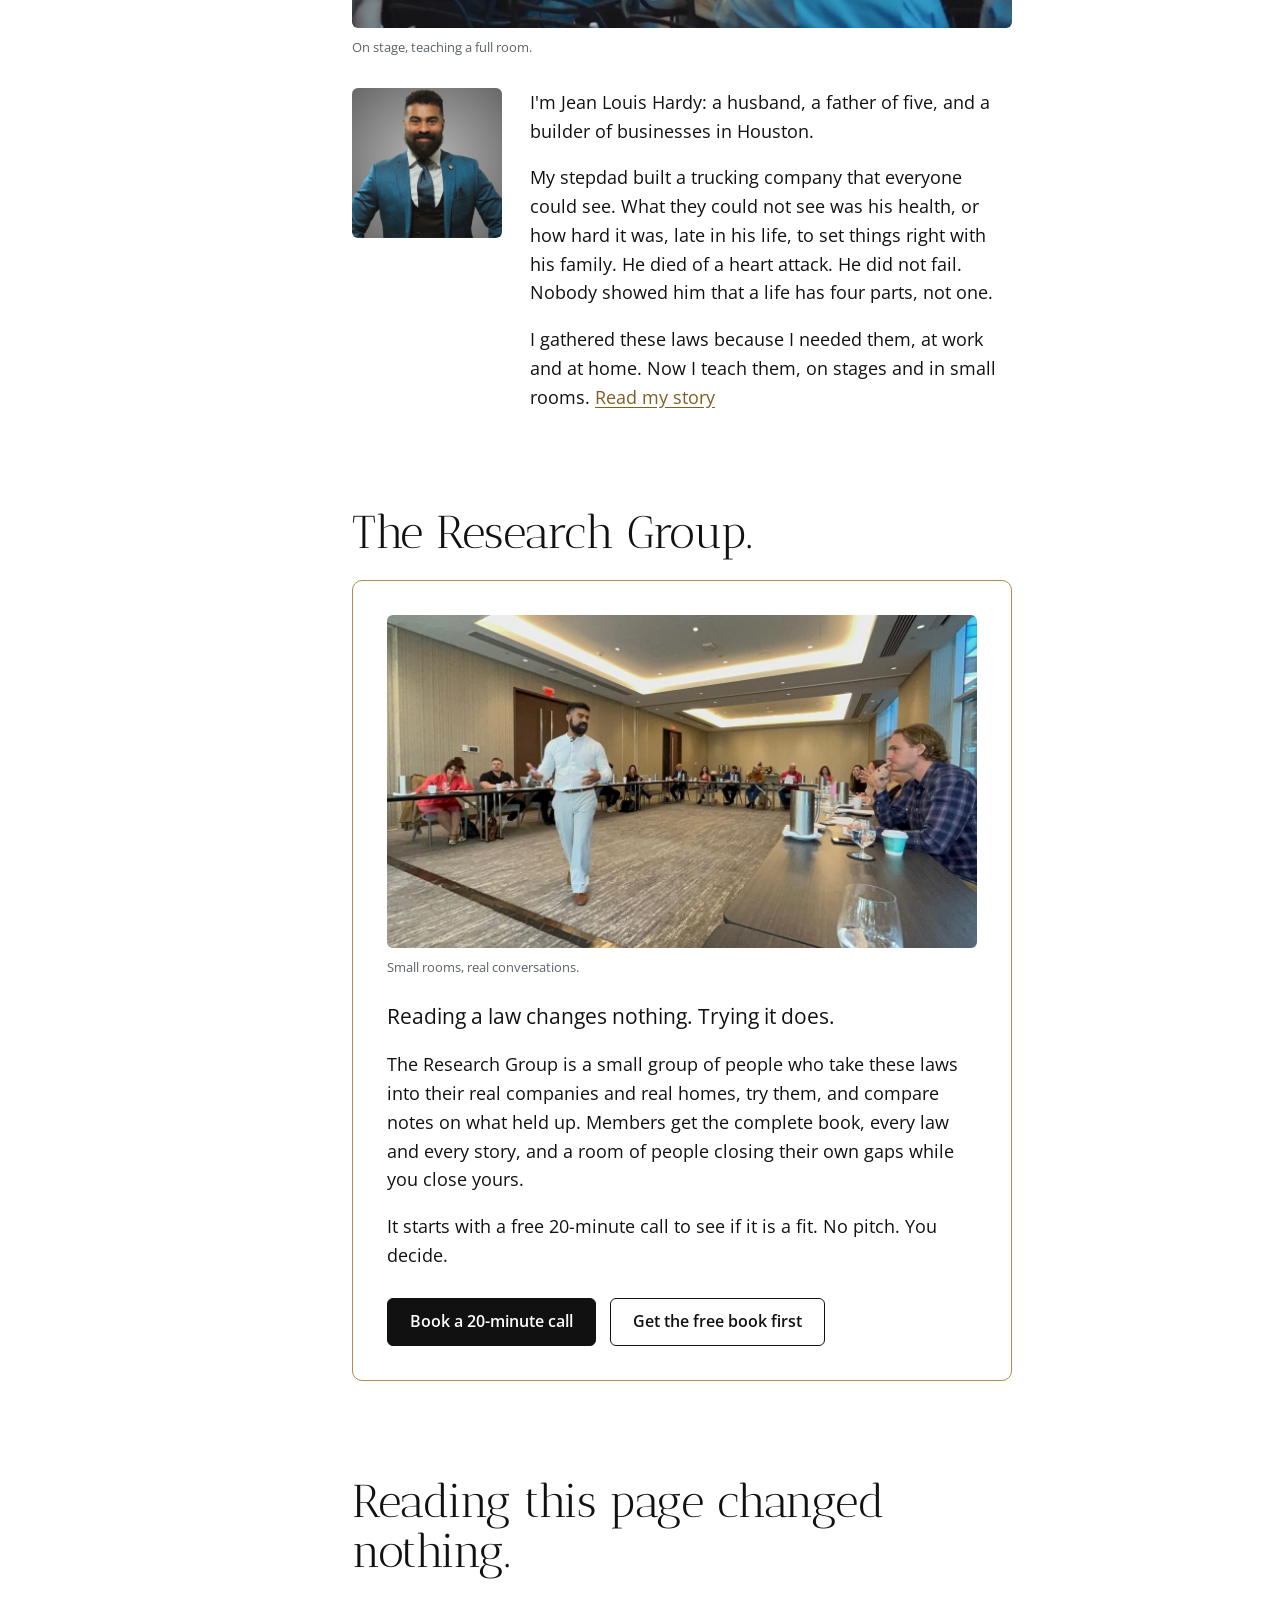
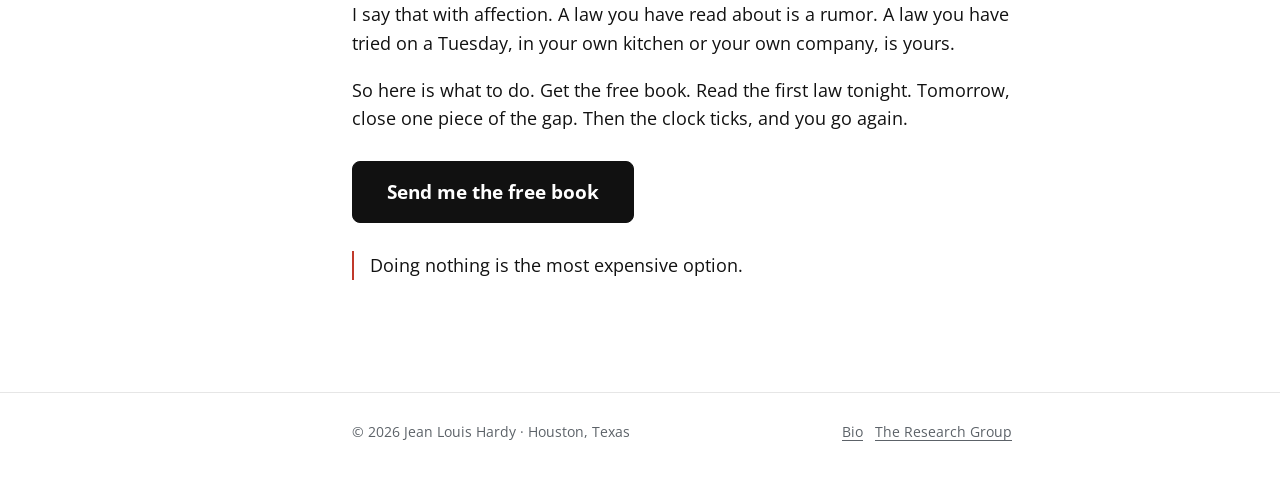
==== commit 210cdafa: "Front page: one point, the five roots first, the work in five steps" ====
--- a/index.html
+++ b/index.html
@@ -3,19 +3,19 @@
 <head>
 <meta charset="utf-8">
 <meta name="viewport" content="width=device-width, initial-scale=1">
-<title>The Laws of Change: a free book by Jean Louis Hardy</title>
-<meta name="description" content="Change follows laws. Most people never learn them. Get the first 12 free: each with a true story and one move to make today, for your health, your marriage, your faith and your work.">
+<title>Most men die good at one thing. The Laws of Change, a free book by Jean Louis Hardy</title>
+<meta name="description" content="Most men die good at one thing and absent from the rest. The Laws of Change is a short free book by Jean Louis Hardy: the five things every act of change is made of, twelve laws, and one move to make today.">
 <link rel="canonical" href="https://jlouishardy.com/">
 <link rel="icon" href="data:image/svg+xml,%3Csvg xmlns='http://www.w3.org/2000/svg' viewBox='0 0 32 32'%3E%3Cline x1='11' y1='19.5' x2='21' y2='12.5' stroke='%23B08D4A' stroke-width='1.4'/%3E%3Ccircle cx='9' cy='21' r='5.5' fill='%23B08D4A'/%3E%3Ccircle cx='23' cy='11' r='5' fill='%23FFFFFF' stroke='%23B08D4A' stroke-width='2'/%3E%3C/svg%3E">
 <meta property="og:type" content="website">
 <meta property="og:url" content="https://jlouishardy.com/">
-<meta property="og:title" content="Change follows laws. Most people never learn them.">
-<meta property="og:description" content="The Laws of Change: a free book by Jean Louis Hardy. The first 12 laws, each with a true story and one move to make today.">
+<meta property="og:title" content="Most men die good at one thing.">
+<meta property="og:description" content="My work is to make sure that is not you. The Laws of Change: a free book by Jean Louis Hardy.">
 <meta property="og:image" content="https://jlouishardy.com/og.png">
 <meta property="og:image:width" content="1200">
 <meta property="og:image:height" content="630">
 <meta name="twitter:card" content="summary_large_image">
-<meta name="twitter:title" content="Change follows laws. Most people never learn them.">
+<meta name="twitter:title" content="Most men die good at one thing.">
 <meta name="twitter:description" content="The Laws of Change: a free book by Jean Louis Hardy.">
 <meta name="twitter:image" content="https://jlouishardy.com/og.png">
 <link rel="preconnect" href="https://fonts.googleapis.com">
@@ -46,10 +46,10 @@
       Jean Louis Hardy
     </a>
     <nav class="nav" aria-label="Page">
-      <a class="plain" href="#inside">What's inside</a>
+      <a class="plain" href="#roots">The five roots</a>
+      <a class="plain" href="#book">The book</a>
       <a class="plain" href="#group">The Research Group</a>
       <a class="plain tab" href="#bio" id="tab-bio">Bio</a>
-      <a class="exec" href="advisory.html">Executive Advisory</a>
       <a class="btn small" href="#get" data-get>Free book</a>
     </nav>
   </div>
@@ -61,7 +61,7 @@
   <span class="start"></span><span class="done"></span><span class="gap"></span><span class="goal"></span><span class="dot"></span>
   <span class="lab from"><b>Where you are</b></span>
   <span class="mid">the gap</span>
-  <span class="lab to"><b>Where you want to be</b></span>
+  <span class="lab to"><b>Where you need to be</b></span>
 </div>
 
 <main id="main">
@@ -70,13 +70,13 @@
 
   <section class="hero">
     <div class="col">
-      <p class="kicker">Free book &middot; The Laws of Change</p>
-      <h1>Change follows laws. <span class="second">Most people never learn them.</span></h1>
-      <p class="lede">Your health, your marriage, your faith, your work. If one of them is stuck, it's not because you aren't trying hard enough. It's because nobody taught you the laws. This short book gives you the first 12, free.</p>
+      <p class="kicker">The Laws of Change &middot; A free book</p>
+      <h1>Most men die good at one thing. <span class="second">My work is to make sure that is not you.</span></h1>
+      <p class="lede">Good at work, and absent from the rest. A life has four parts: your faith, your health, your family, and your work. Most of us get very good at work, and the other three get what is left. You are not lazy and you are not broken. Nobody ever showed you what change is made of. This short free book does.</p>
 
       <div class="offer-card" id="get">
         <svg class="cover" viewBox="0 0 360 540" width="132" height="198" role="img" aria-label="Cover of The Laws of Change by Jean Louis Hardy"><rect width="360" height="540" fill="#fff"/><circle cx="282" cy="168" r="154" fill="none" stroke="#B08D4A" stroke-width="3"/><line x1="62" y1="343" x2="162" y2="264" stroke="#C0392B" stroke-width="1.5"/><circle cx="55" cy="349" r="8" fill="#8E6B2C"/><text x="47" y="383" font-family="Open Sans,Helvetica,Arial,sans-serif" font-size="10" fill="#5C6268">Jean Louis Hardy</text><text x="44" y="421" font-family="Antic Didone,Georgia,serif" font-size="38" fill="#111">The Laws</text><text x="44" y="460" font-family="Antic Didone,Georgia,serif" font-size="38" fill="#111">of Change.</text><text x="47" y="487" font-family="Open Sans,Helvetica,Arial,sans-serif" font-size="9" fill="#111">Twelve principles for becoming the change agent.</text><text x="313" y="510" text-anchor="end" font-family="Open Sans,Helvetica,Arial,sans-serif" font-size="7" fill="#5C6268">A taste of the Change Agent tool.</text></svg>
-        <p class="what"><strong>The Laws of Change.</strong> Twelve principles for becoming the change agent. Free, 66 pages.</p>
+        <p class="what"><strong>The Laws of Change.</strong> Twelve laws, each with a true story and one move to make today. Free, 66 pages.</p>
         <form class="get" id="get-form" novalidate>
           <div class="row">
             <div>
@@ -91,7 +91,6 @@
           <div class="trap" aria-hidden="true"><label for="f-hp">Leave this empty</label><input type="text" id="f-hp" name="_honey" tabindex="-1" autocomplete="off"></div>
           <button class="btn big" type="submit" id="f-btn">Send me the free book</button>
           <p class="err" id="f-err" role="alert"></p>
-          <p class="fine">Your download opens right away. I'll never sell your email.</p>
         </form>
       </div>
       <div class="press" aria-label="Jean Louis Hardy in the press">
@@ -108,96 +107,61 @@
     </div>
   </section>
 
-  <section id="mission" class="mission" aria-labelledby="mission-h">
-    <div class="col">
-      <div class="mission-in">
-        <p class="kicker">The mission</p>
-        <h2 id="mission-h">Most men die having been good at one thing and absent from the rest. <span>My work is to make sure that is not you.</span></h2>
-        <p class="charge">You have one life and a deadline you did not set. Find what you were made for, put your life in order around it, and finish it.</p>
-      </div>
-    </div>
-  </section>
-
-  <section id="you">
-    <div class="col">
-      <h2>From the outside, you're doing great.</h2>
-      <ul class="nods">
-        <li>You pull into the driveway and sit there a minute before you go inside.</li>
-        <li>Your wife stopped asking about your day. You can't say when.</li>
-        <li>Your kid is telling you a long story, and your hand is already on your phone.</li>
-        <li>You've been "getting back in shape" since last spring.</li>
-        <li>You still believe. But the Bible on your nightstand has a phone charger sitting on it.</li>
-        <li>And at work, everybody thinks you have it all together.</li>
-      </ul>
-      <p class="turn"><strong>You're not lazy. You're not a bad husband or a bad father.</strong> You're a builder who got very good at one part of life, and nobody ever showed you how to build the other three.</p>
-      <p class="after-nods">If even one of those stung, this book was written for you.</p>
-    </div>
-  </section>
-
-  <section id="why">
-    <div class="col">
-      <h2>Why trying harder hasn't worked</h2>
-      <p>Open the drawer every house has. The one with the batteries, the takeout menus, three dead pens, and a key to a house you no longer own.</p>
-      <p>Nothing in that drawer is useless. The trouble is that it all lives together, so when you need one thing you can't find it. The drawer isn't short of things. It's short of order.</p>
-      <p>A life works the same way. Most people aren't short of goals, ideas or effort. They have plenty. What they're short of is order: one thing clearly first, and everything else clearly not.</p>
-      <p class="lede" style="margin-top:26px">That order is what the Laws of Change teach.</p>
-    </div>
-  </section>
-
-  <section id="story">
-    <div class="col">
-      <h2>Why I care about this</h2>
-      <p>My stepdad built a trucking company. City government contracts, thirty years of relationships. He built something incredible, and everybody could see it.</p>
-      <p>What they couldn't see was his health, or how hard it was for him later in life to set things right with his family. He would open up to me, and I was so thankful he trusted me.</p>
-      <p>Then he died of a heart attack.</p>
-      <p>He didn't fail. Nobody helped him see that a life is four areas, not one.</p>
-      <div class="areas" aria-label="A life has four areas">
-        <div class="top"><strong>Spiritual walk</strong><span>The root the other three grow from</span></div>
-        <div class="stem" aria-hidden="true"></div>
-        <div class="fruit">
-          <div><strong>Health</strong></div>
-          <div><strong>Family</strong></div>
-          <div class="seen"><strong>Business</strong><span>The one everybody sees</span></div>
-        </div>
-      </div>
-      <p style="margin-top:22px">That's why I gathered these laws. They work in all four areas, because they're about how change works, not about any one part of life.</p>
-    </div>
-  </section>
-
-  <section id="different">
+  <section id="roots">
     <div class="col">
       <figure class="art">
         <img src="horatii.jpg" width="1200" height="400" alt="Three Roman brothers reach toward the swords their father holds up, in The Oath of the Horatii" loading="lazy">
         <figcaption>Jacques-Louis David, The Oath of the Horatii, 1784</figcaption>
       </figure>
-      <h2>This isn't motivation</h2>
-      <p>Motivation tells you to try harder. Laws tell you how things actually work, whether or not you agree. Fight one and it bills you. Work with it and it carries you. What looks like luck is often a law nobody explained.</p>
-      <p>The book is honest about how much weight each idea can carry. It sorts them three ways.</p>
-      <div class="three">
-        <div><strong>Law</strong><span>Measured. It predicts. Bet the company on it.</span></div>
-        <div><strong>Pattern</strong><span>Real, with known exceptions. Bet a test on it.</span></div>
-        <div><strong>Counsel</strong><span>Old wisdom no instrument measures. Bet your character on it.</span></div>
-      </div>
-      <p style="margin-top:26px">Every story in it is true and checked. Every principle ends with one move you can make today. And I didn't invent most of it. What works is usually old: scripture, classic books, good teachers. My part was to gather it and put it in plain words.</p>
-    </div>
-  </section>
-
-  <section id="inside">
-    <div class="col">
-      <h2>What's inside the free book</h2>
-      <p>Three short parts, twelve principles. Read one, do the move, and give it a few days before the next.</p>
-      <ol class="parts">
-        <li><div><h3>See the gap</h3><p>Name where you are and where you're going, honestly and exactly.</p><p class="names">The Gap &middot; Name the Destination &middot; Stand Where You Stand &middot; The Cost of Staying</p></div></li>
-        <li><div><h3>Less, but better</h3><p>Cut until what's left can actually be carried.</p><p class="names">The Clear Yes &middot; The Magnifying Glass &middot; Sharpen by Subtraction &middot; Uncommit</p></div></li>
-        <li><div><h3>Set things in order</h3><p>Put what remains in sequence, from the year down to this morning.</p><p class="names">Reverse-Engineer the Target &middot; Big Rocks First &middot; Scan, Lock, Release &middot; The Arrow of Entropy</p></div></li>
+      <h2>What change is made of.</h2>
+      <p class="lede">Every act of change is made of the same five things. A person, holding a fallible instrument, closes a gap, in a world that runs on laws, among other people.</p>
+      <p>Fixing a company. Losing the weight. Saving a marriage. Coming back to your faith. Different work, same five things. We call them the five roots. Here they are, in plain words.</p>
+      <ol class="roots">
+        <li>
+          <h3>The Gap <span>is the job.</span></h3>
+          <p>Where you are now, and where you need to be. The distance between the two is the gap. Every piece of real work closes some of it.</p>
+        </li>
+        <li>
+          <h3>Natural Law <span>is the world.</span></h3>
+          <p>It behaves the same way whether or not you agree. Push against a law and it pushes back. Work with it and it carries you. And time compounds every cause: what you do today is still paying you, or still costing you, years from now.</p>
+        </li>
+        <li>
+          <h3>The Instrument <span>is you.</span></h3>
+          <p>You are the only tool you have for closing a gap, and you are not a perfect one. You get tired. You forget. You drift. But you can be sharpened.</p>
+        </li>
+        <li>
+          <h3>Becoming <span>is the biggest gap you will ever close.</span></h3>
+          <p>The distance between who you are and who you were made to be. Every other gap you close either closes a piece of this one, or it does not.</p>
+        </li>
+        <li>
+          <h3>The Arena <span>is everyone else.</span></h3>
+          <p>Your family, your team, your customers, the room you walk into. You never close a gap alone, and the gaps you close for other people are the fruit of the work.</p>
+        </li>
       </ol>
-
-      <div class="sample">
-        <p class="from">From principle 1, The Gap</p>
-        <p>In December 1987, two crews started digging a tunnel from opposite coasts, one in England and one in France, with about twenty-three miles of seabed between them. They couldn't see each other. What they had was two exact points: where they stood, and where they had to meet.</p>
-        <p>On December 1, 1990, they broke through. After three years of digging blind, the two tunnels were off by about a foot.</p>
-        <p class="carry">You are not lost. You are unmeasured.</p>
-      </div>
+      <p class="turn">You do not become someone in one big move. You become someone the way a gap closes: a piece at a time, in a world where time adds every piece up. Close the right piece today and time is on your side. Close nothing and it is against you. Give it a year of days and you are a different person, either way.</p>
+    </div>
+  </section>
+
+  <section id="work">
+    <div class="col">
+      <h2>How the work goes.</h2>
+      <p class="lede">You have one life and a deadline you did not set. Find what you were made for, put your life in order around it, and finish it.</p>
+      <p>Without it you get better at nothing in particular. With it, the work is always the same job. Five steps, in the same order, every day.</p>
+      <ol class="parts steps">
+        <li><div><span class="root">The Gap</span><h3>Close a piece of it today.</h3><p>Find the distance between where you are and where you need to be, and close a piece of it today. Not all of it. A piece.</p></div></li>
+        <li><div><span class="root">The Instrument</span><h3>Keep yourself sharp.</h3><p>You close the gap with yourself, and you are a flawed tool. So you keep yourself sharp: rested, honest, and still learning.</p></div></li>
+        <li><div><span class="root">The Arena</span><h3>Close it for other people too.</h3><p>You close the gap among other people, and the gaps you close for them are the fruit. That is where the value is, and where your living comes from.</p></div></li>
+        <li><div><span class="root">Becoming</span><h3>Count what actually happened.</h3><p>At the end of the day, count. The count is not a report card. It is the material for the next turn, because it tells you who you are actually becoming, not who you said you would become.</p></div></li>
+        <li><div><span class="root">Natural Law</span><h3>Go again.</h3><p>Then the clock ticks and you go again. Time compounds every cause, so a piece a day, for a year of days, makes a different person. That is how you become: not all at once, but in time.</p></div></li>
+      </ol>
+    </div>
+  </section>
+
+  <section id="book">
+    <div class="col">
+      <h2>Start with the free book.</h2>
+      <p>The Laws of Change is a short book: sixty-six pages, twelve laws. A law is just how something works, whether or not you agree with it. Each law comes with a true story and one move you can make today.</p>
+      <p>Read one law. Make the move. That is a piece of the gap, closed, and the first turn of the clock. The book starts where the work starts: where you are, where you need to be, measured honestly and exactly.</p>
       <div class="cta">
         <a class="btn big" href="#get" data-get>Send me the free book</a>
       </div>
@@ -206,7 +170,7 @@
 
   <section id="about">
     <div class="col">
-      <h2>Who wrote it</h2>
+      <h2>Who wrote it.</h2>
       <figure class="photo">
         <img src="jean-stage.jpg" width="1091" height="669" alt="Jean Louis Hardy speaking to a full room, in front of a slide that reads: Rise in all areas of your life without watering down your core values" loading="lazy">
         <figcaption>On stage, teaching a full room.</figcaption>
@@ -214,8 +178,9 @@
       <div class="about">
         <img src="jean.jpg" width="150" height="150" alt="Jean Louis Hardy" loading="lazy">
         <div>
-          <p>I'm Jean Louis Hardy: a husband, a father of five, and a builder of businesses in Houston. I gathered these laws because I needed them, at work and at home. Now I teach them, on stages and in small rooms, to people who want to become the change agent in their own life.</p>
-          <p><a href="#bio">Read my story</a></p>
+          <p>I'm Jean Louis Hardy: a husband, a father of five, and a builder of businesses in Houston.</p>
+          <p>My stepdad built a trucking company that everyone could see. What they could not see was his health, or how hard it was, late in his life, to set things right with his family. He died of a heart attack. He did not fail. Nobody showed him that a life has four parts, not one.</p>
+          <p>I gathered these laws because I needed them, at work and at home. Now I teach them, on stages and in small rooms. <a href="#bio">Read my story</a></p>
         </div>
       </div>
     </div>
@@ -223,19 +188,15 @@
 
   <section id="group">
     <div class="col">
-      <h2>The Research Group</h2>
+      <h2>The Research Group.</h2>
       <div class="group">
         <figure class="photo">
           <img src="jean-group.jpg" width="1200" height="676" alt="Jean Louis Hardy teaching a small group seated around tables" loading="lazy">
           <figcaption>Small rooms, real conversations.</figcaption>
         </figure>
-        <p class="lede">Reading a law changes nothing. Trying it does. That's what our research group is for.</p>
-        <p>We take the Laws of Change out of the book and into real companies and real homes, and compare notes on what held up.</p>
-        <ul>
-          <li>Members get the complete system: every principle, every story, every source.</li>
-          <li>You work on your own gap, alongside people working on theirs.</li>
-          <li>It starts with a free 20-minute call to see if it's a fit. No pitch. You decide.</li>
-        </ul>
+        <p class="lede">Reading a law changes nothing. Trying it does.</p>
+        <p>The Research Group is a small group of people who take these laws into their real companies and real homes, try them, and compare notes on what held up. Members get the complete book, every law and every story, and a room of people closing their own gaps while you close yours.</p>
+        <p>It starts with a free 20-minute call to see if it is a fit. No pitch. You decide.</p>
         <div class="cta">
           <a class="btn" href="https://calendly.com/jean-eng2/30min" data-link="call" target="_blank" rel="noopener">Book a 20-minute call</a>
           <a class="btn quiet" href="#get" data-get>Get the free book first</a>
@@ -247,12 +208,12 @@
   <section class="last close">
     <div class="col">
       <h2>Reading this page changed nothing.</h2>
-      <p>I say that with affection. A law you have only read about is a rumor. A law you have tried on a Tuesday, in your own business or your own kitchen, is yours.</p>
-      <p>So get the free book. Try one law this week. Then come and tell us what happened.</p>
+      <p>I say that with affection. A law you have read about is a rumor. A law you have tried on a Tuesday, in your own kitchen or your own company, is yours.</p>
+      <p>So here is what to do. Get the free book. Read the first law tonight. Tomorrow, close one piece of the gap. Then the clock ticks, and you go again.</p>
       <div class="cta">
         <a class="btn big" href="#get" data-get>Send me the free book</a>
       </div>
-      <p class="aside">Doing nothing is the most expensive option.<small>Principle 41, The Cost of Staying</small></p>
+      <p class="aside">Doing nothing is the most expensive option.</p>
     </div>
   </section>
 
@@ -316,7 +277,7 @@
   <div class="shell">
     <div class="col">
       <span>&copy; 2026 Jean Louis Hardy &middot; Houston, Texas</span>
-      <span><a href="#bio">Bio</a> &nbsp; <a href="#group">The Research Group</a> &nbsp; <a href="advisory.html">Executive Advisory</a></span>
+      <span><a href="#bio">Bio</a> &nbsp; <a href="#group">The Research Group</a></span>
     </div>
   </div>
 </footer>
--- a/site.css
+++ b/site.css
@@ -41,9 +41,6 @@
 .nav a.plain{color:var(--gray-text);text-decoration:none;font-size:15px}
 .nav a.plain:hover{color:var(--ink)}
 .nav a.tab[aria-current=page]{color:var(--ink);font-weight:700;box-shadow:0 2px 0 var(--gold)}
-/* the Executive Advisory tab: its own colour, gold on black */
-.nav a.exec{display:inline-flex;align-items:center;min-height:40px;padding:0 16px;border-radius:6px;background:#0E0E0E;color:#C9A962;border:1px solid #C9A962;font-size:13px;font-weight:600;letter-spacing:.08em;text-transform:uppercase;text-decoration:none;white-space:nowrap}
-.nav a.exec:hover{background:#C9A962;color:#0E0E0E}
 
 .btn{
   display:inline-flex;align-items:center;justify-content:center;min-height:48px;padding:0 22px;
@@ -98,15 +95,6 @@
 .quiet-text{color:var(--gray-text)}
 .small{font-size:15px;color:var(--gray-text)}
 
-/* ---------- mission ---------- */
-.mission-in{position:relative;padding:56px 0 52px;border-top:1px solid var(--gold);border-bottom:1px solid var(--gold)}
-.mission-in::before,.mission-in::after{content:"";position:absolute;left:0;width:9px;height:9px;border-radius:50%;background:var(--gold);transform:translateY(-50%)}
-.mission-in::before{top:0}
-.mission-in::after{top:100%}
-.mission h2{font-size:clamp(30px,4.2vw,44px);line-height:1.14;margin-bottom:0}
-.mission h2 span{display:block;margin-top:14px;color:var(--gold-deep)}
-.mission .charge{margin-top:30px;padding-left:18px;border-left:2px solid var(--gold);font-size:clamp(18px,2vw,20px);line-height:1.6;color:var(--ink)}
-
 /* ---------- hero ---------- */
 .hero{padding-top:34px}
 .hero .lede{margin-top:20px}
@@ -142,42 +130,29 @@
 .logos img{display:block;width:auto;opacity:.5;transition:opacity .2s}
 .logos a:hover img{opacity:.9}
 .l-gq{height:20px}.l-bi{height:22px}.l-dj{height:12px}.l-nyw{height:16px}.l-ust{height:12px}.l-dis{height:13px}
-.nods{list-style:none;margin-top:8px}
-.nods li{position:relative;padding:16px 0 16px 34px;border-top:1px solid var(--line);font-size:19px;line-height:1.5}
-.nods li:last-child{border-bottom:1px solid var(--line)}
-.nods li::before{content:"";position:absolute;left:4px;top:26px;width:11px;height:11px;border-radius:50%;background:var(--gold)}
-.turn{margin-top:28px;font-size:19px;line-height:1.5}
-.after-nods{margin-top:24px;font-weight:600}
-
+
+/* the five roots: Roman numerals, the name in the heading face */
+.roots{list-style:none;margin-top:34px;counter-reset:r}
+.roots li{counter-increment:r;position:relative;padding:24px 0 24px 60px;border-top:1px solid var(--line)}
+.roots li:last-child{border-bottom:1px solid var(--line)}
+.roots li::before{content:counter(r,upper-roman);position:absolute;left:0;top:22px;width:48px;font-family:var(--head);font-size:26px;line-height:1.2;color:var(--gold-deep)}
+.roots h3{font-family:var(--head);font-weight:400;font-size:27px;line-height:1.2;letter-spacing:0}
+.roots h3 span{color:var(--gold-deep)}
+.roots p{margin-top:8px;font-size:17px;line-height:1.6}
+.turn{margin-top:30px;font-size:19px;line-height:1.5}
+
+/* the five steps of the work, each tagged with its root */
 .parts{list-style:none;margin-top:30px;counter-reset:s}
 .parts > li{counter-increment:s;display:grid;grid-template-columns:44px 1fr;padding:22px 0;border-top:1px solid var(--line)}
 .parts > li:last-child{border-bottom:1px solid var(--line)}
 .parts > li::before{content:counter(s);font-size:21px;font-weight:700;color:var(--gold-deep);line-height:1.3}
 .parts p{margin-top:4px;color:var(--gray-text)}
-.parts .names{margin-top:8px;font-size:15px;color:var(--ink)}
-
-.areas{margin-top:26px}
-.areas .top{border:1px solid var(--gold);border-radius:6px;padding:13px 18px;color:var(--gold-deep)}
-.areas .stem{width:1px;height:14px;background:var(--gray);margin:0 auto}
-.areas .fruit{display:grid;grid-template-columns:repeat(3,1fr);gap:12px}
-.areas .fruit div{border:1px solid var(--gray);border-radius:6px;padding:13px 18px}
-.areas .fruit div.seen{border-color:var(--ink)}
-.areas strong{display:block;font-size:16px}
-.areas span{display:block;font-size:14px;line-height:1.4;color:var(--gray-text);margin-top:2px}
-
-.three{display:grid;grid-template-columns:repeat(3,1fr);gap:18px;margin-top:26px}
-.three div{border-left:1px solid var(--gold);padding-left:14px}
-.three strong{display:block;font-size:17px}
-.three span{display:block;font-size:15px;line-height:1.45;color:var(--gray-text);margin-top:2px}
+.steps .root{display:block;font-size:12px;font-weight:600;letter-spacing:.2em;text-transform:uppercase;color:var(--gold-deep);margin-bottom:6px}
+.steps p{color:var(--ink);font-size:17px}
 
 .art{margin:0 0 40px}
 .art img{width:100%;aspect-ratio:3 / 1;object-fit:cover;border-radius:2px}
 .art figcaption{margin-top:10px;font-size:12.5px;color:var(--gray-text);text-align:right}
-
-.sample{margin-top:34px;padding:26px 28px;background:var(--tint);border-radius:8px}
-.sample .from{font-size:13px;font-weight:600;letter-spacing:.18em;text-transform:uppercase;color:var(--gold-deep)}
-.sample p{margin-top:12px;font-size:17px}
-.sample .carry{font-family:var(--head);font-size:26px;line-height:1.25;margin-top:18px;color:var(--ink)}
 
 .aside{margin-top:28px;padding-left:16px;border-left:2px solid var(--red);font-size:18px}
 .aside small{display:block;font-size:14px;color:var(--gray-text);margin-top:2px}
@@ -234,10 +209,6 @@
   .nav a.plain{display:none}
   .nav a.tab{display:inline}
   .logos{display:grid;grid-template-columns:repeat(3,auto);justify-content:start;align-items:center;gap:22px 30px}
-  html{scroll-padding-top:calc(var(--head-h) + 58px)}
-  .head{padding-top:34px}
-  .nav a.exec{position:absolute;top:0;left:0;right:0;min-height:34px;height:34px;justify-content:center;border:0;border-radius:0;font-size:11px;letter-spacing:.2em}
-  .nav a.exec::after{content:"\2192";margin-left:10px;letter-spacing:0}
   .btn.small{white-space:nowrap}
   .brand{font-size:16px;gap:8px}
   .btn.small{padding:0 12px;font-size:14px}
@@ -247,10 +218,10 @@
   .offer-card .cover{width:64px}
   .offer-card .what{align-self:center;margin-bottom:0}
   .get .row{grid-template-columns:1fr}
-  .nods li{font-size:17px}
   .turn{font-size:17px}
-  .three{grid-template-columns:1fr;gap:12px}
-  .areas .fruit{grid-template-columns:1fr;gap:8px}
+  .roots li{padding-left:46px}
+  .roots li::before{font-size:22px;width:40px}
+  .roots h3{font-size:24px}
   .about{grid-template-columns:96px 1fr;gap:18px}
   .about img{width:96px}
   .bio-top{grid-template-columns:1fr;gap:22px}
@@ -258,7 +229,6 @@
   .group{padding:24px 20px}
   .cta .btn{flex:1 1 100%}
   .btn.big{font-size:18px;padding:0 18px;min-height:58px}
-  .sample{padding:22px 20px}
   .art img{aspect-ratio:7 / 3}
   .cal{height:960px}
 }
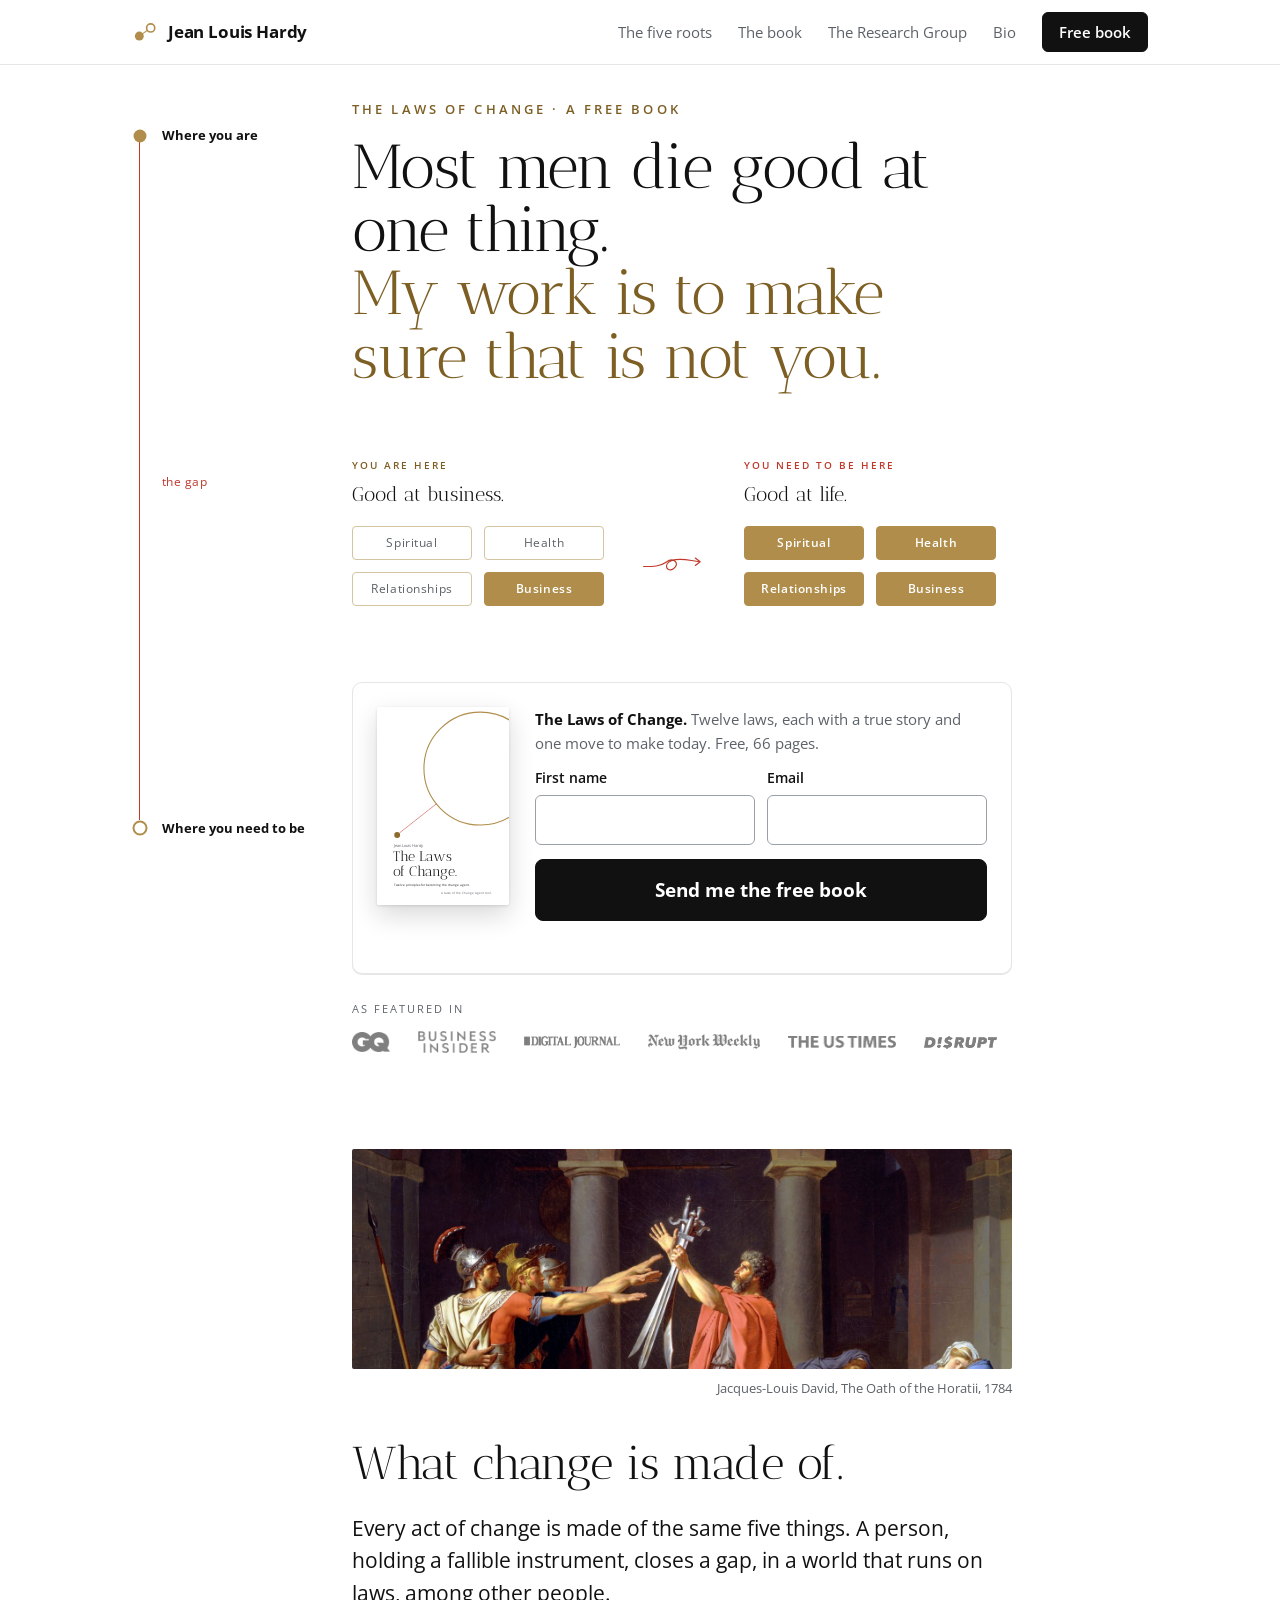
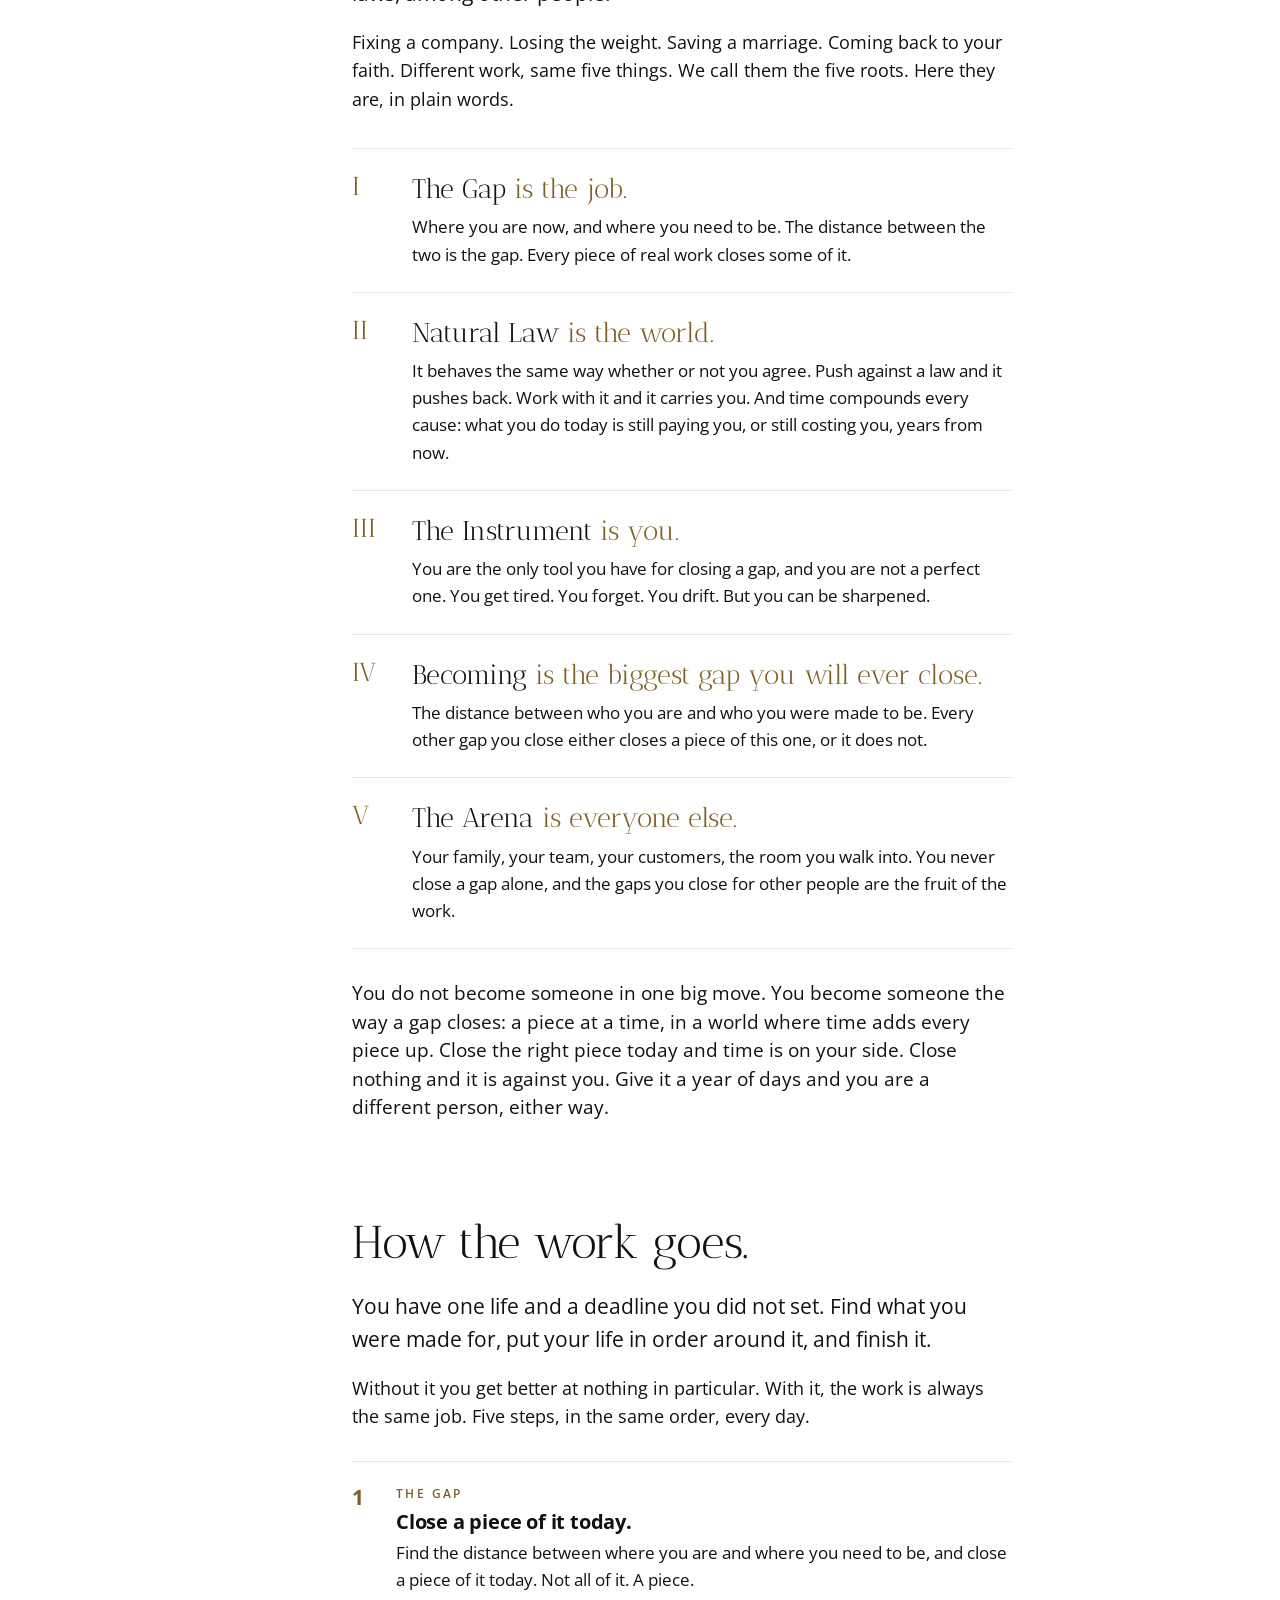
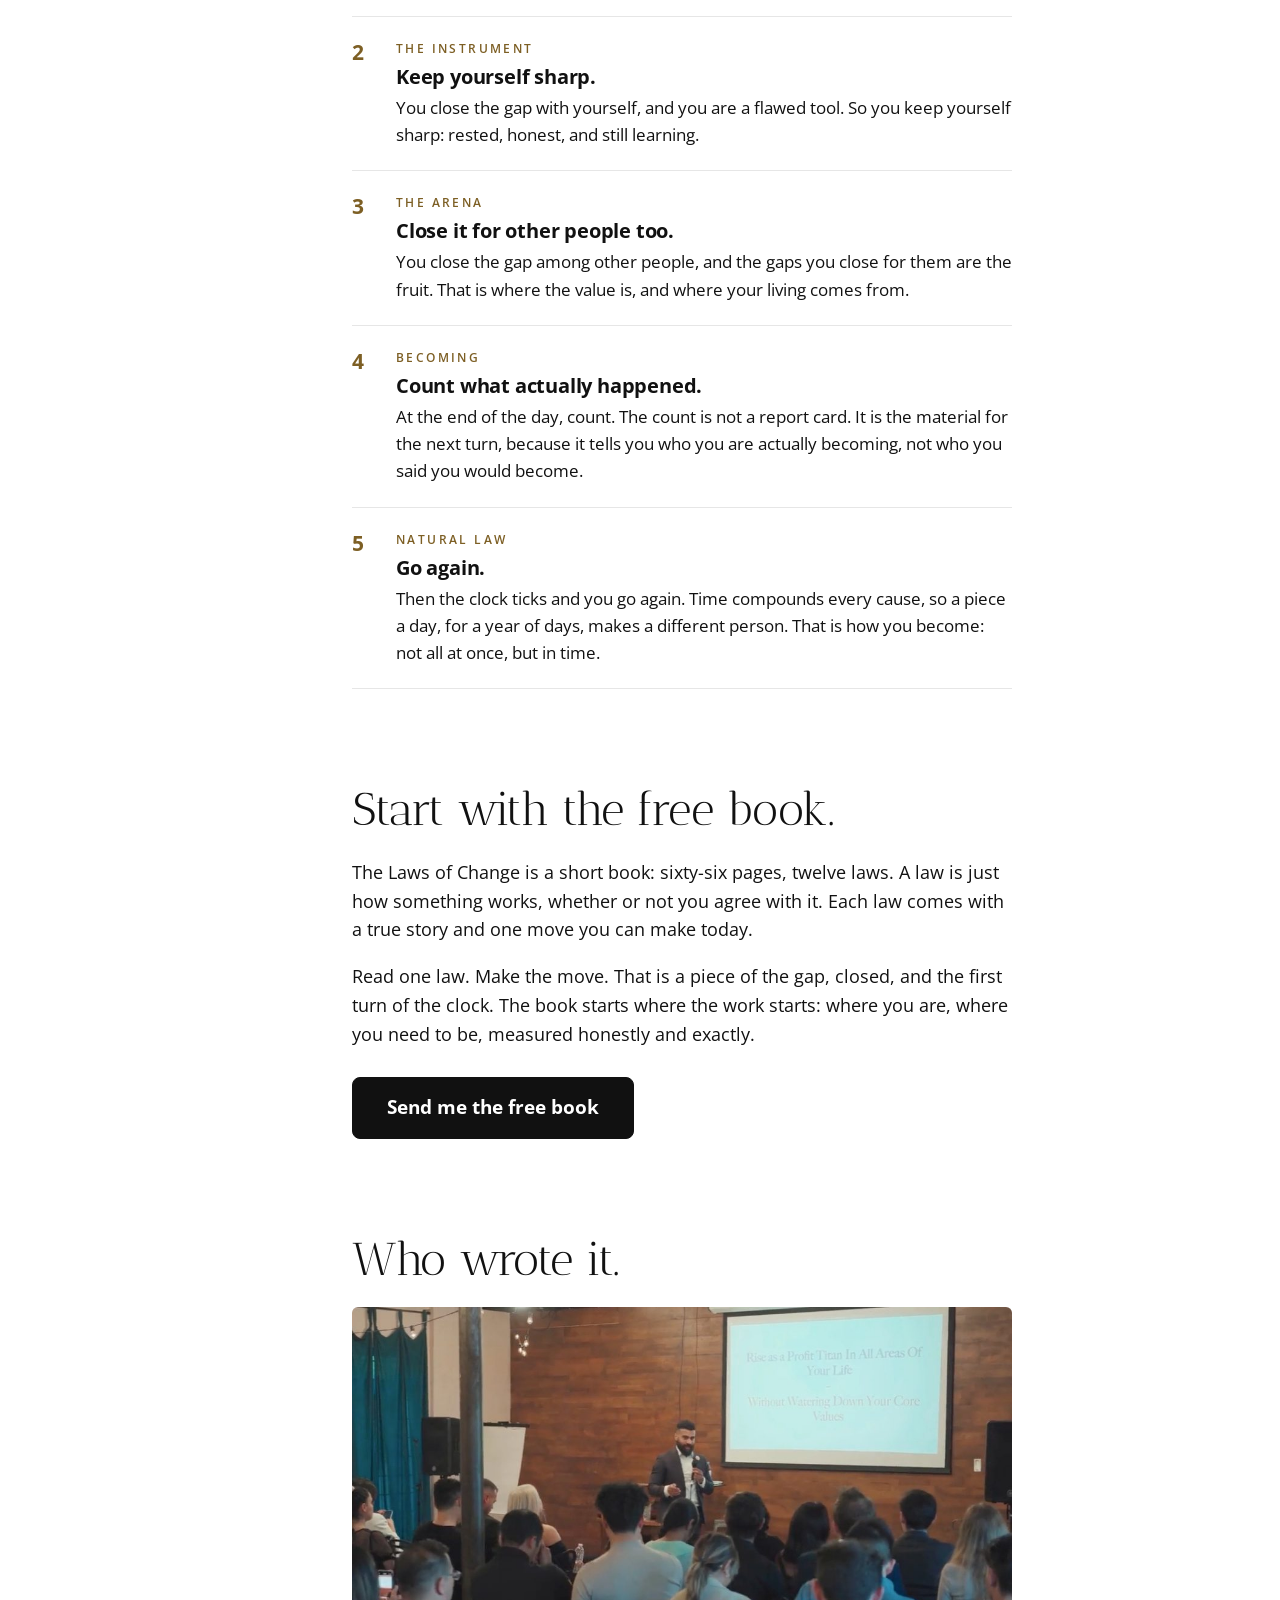
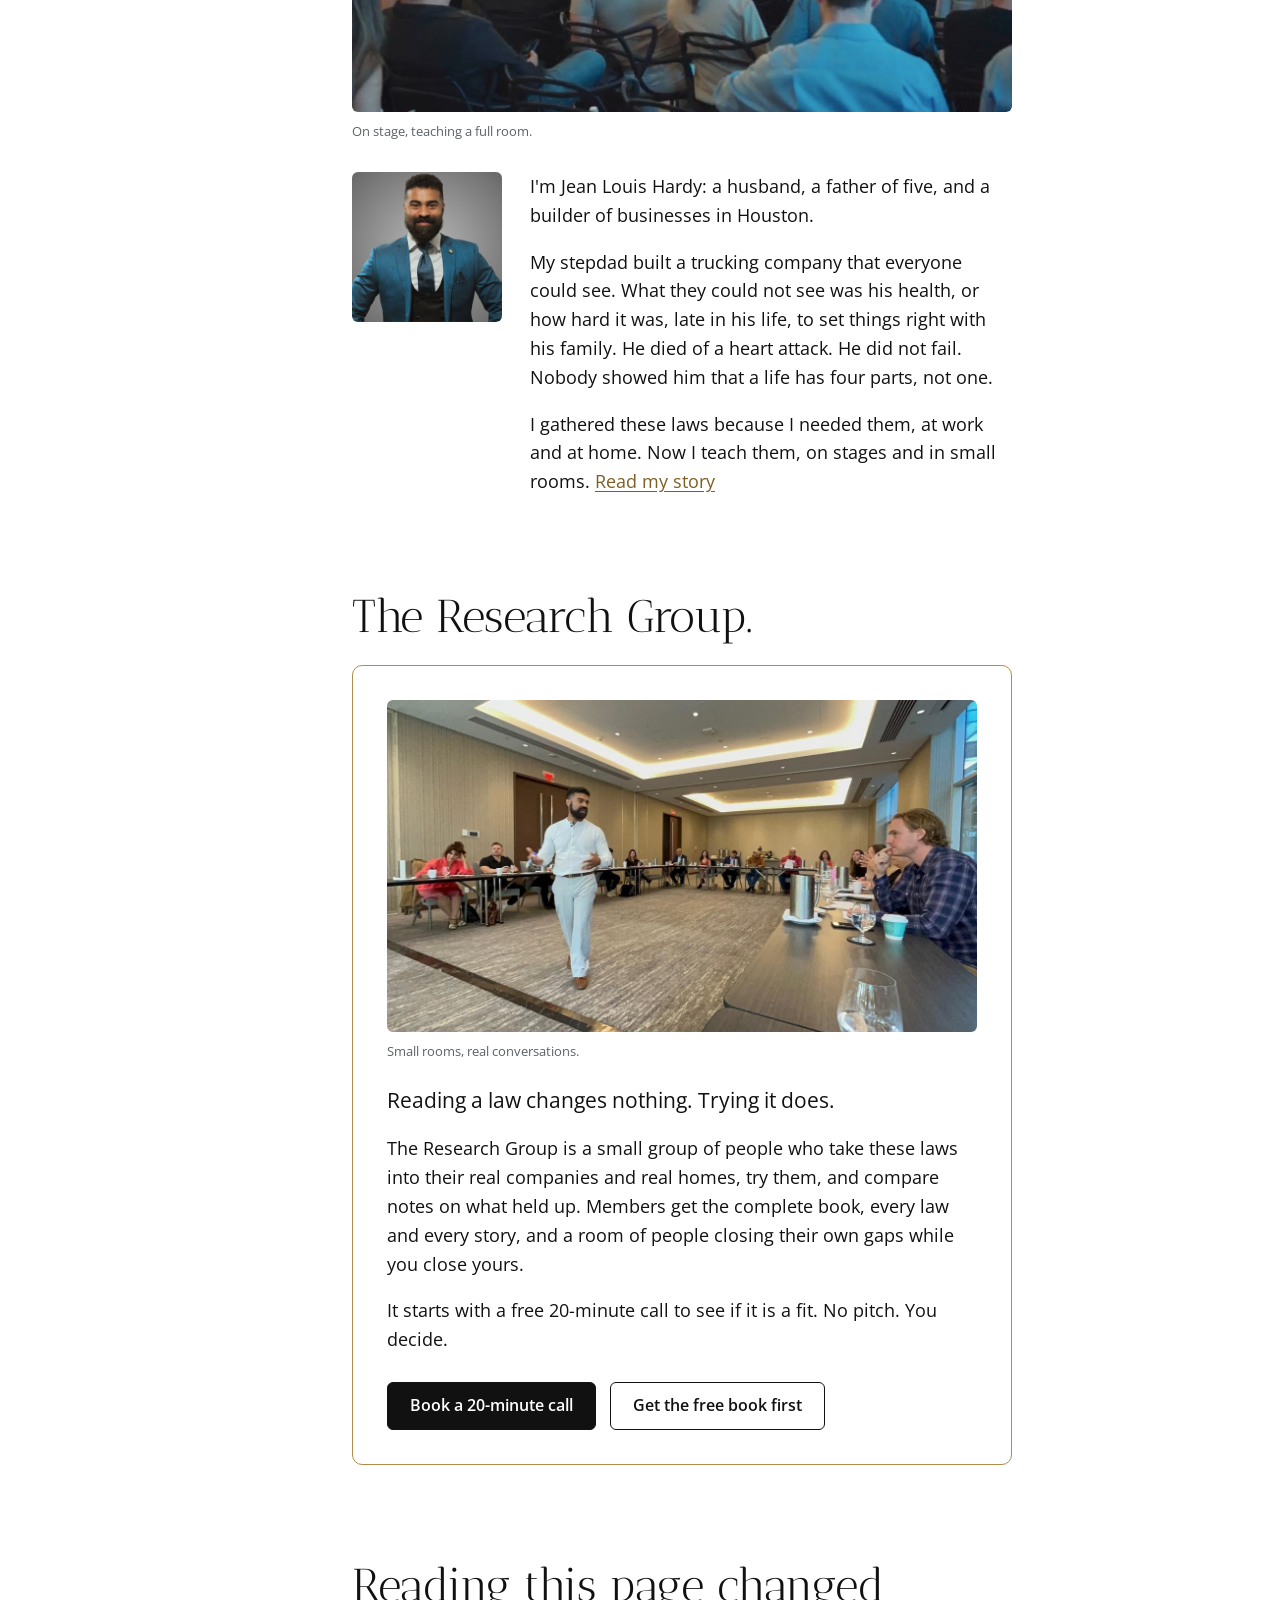
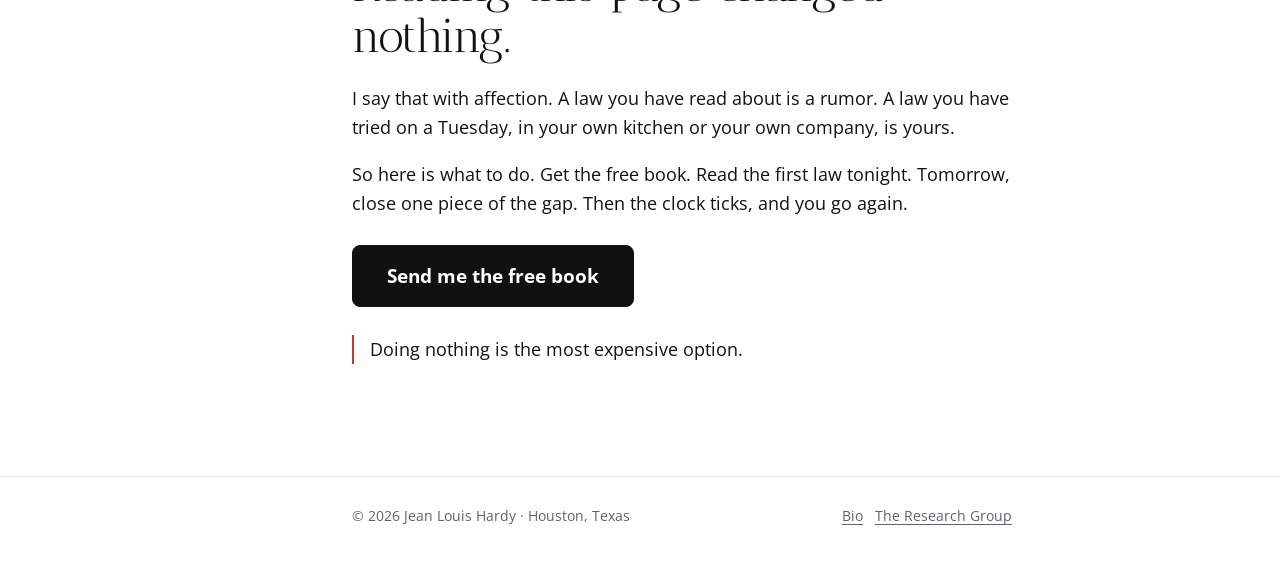
==== commit 8373c790: "Front page: the four parts picture in the hero" ====
--- a/index.html
+++ b/index.html
@@ -72,7 +72,36 @@
     <div class="col">
       <p class="kicker">The Laws of Change &middot; A free book</p>
       <h1>Most men die good at one thing. <span class="second">My work is to make sure that is not you.</span></h1>
-      <p class="lede">Good at work, and absent from the rest. A life has four parts: your faith, your health, your family, and your work. Most of us get very good at work, and the other three get what is left. You are not lazy and you are not broken. Nobody ever showed you what change is made of. This short free book does.</p>
+
+      <!-- the four parts of a life: you are here (good at business), you need to be here (good at life) -->
+      <figure class="four" aria-label="A life has four parts: spiritual, health, relationships, business. You are here: good at business, the other three empty. You need to be here: good at life, all four full.">
+        <div class="state">
+          <p class="state-label">You are here</p>
+          <p class="state-sub">Good at business.</p>
+          <ul class="boxes">
+            <li>Spiritual</li>
+            <li>Health</li>
+            <li>Relationships</li>
+            <li class="full">Business</li>
+          </ul>
+        </div>
+        <div class="between" aria-hidden="true">
+          <svg class="swirl" viewBox="0 0 120 60" focusable="false">
+            <path d="M3 31 C 22 31, 34 31, 45 23 C 60 12, 72 26, 59 35 C 47 43, 39 27, 55 20 C 74 13, 92 21, 108 22" fill="none" stroke="#C0392B" stroke-width="2.2" stroke-linecap="round" stroke-linejoin="round"/>
+            <path d="M100 15 L 109 22 L 100 29" fill="none" stroke="#C0392B" stroke-width="2.2" stroke-linecap="round" stroke-linejoin="round"/>
+          </svg>
+        </div>
+        <div class="state">
+          <p class="state-label need">You need to be here</p>
+          <p class="state-sub">Good at life.</p>
+          <ul class="boxes">
+            <li class="full">Spiritual</li>
+            <li class="full">Health</li>
+            <li class="full">Relationships</li>
+            <li class="full">Business</li>
+          </ul>
+        </div>
+      </figure>
 
       <div class="offer-card" id="get">
         <svg class="cover" viewBox="0 0 360 540" width="132" height="198" role="img" aria-label="Cover of The Laws of Change by Jean Louis Hardy"><rect width="360" height="540" fill="#fff"/><circle cx="282" cy="168" r="154" fill="none" stroke="#B08D4A" stroke-width="3"/><line x1="62" y1="343" x2="162" y2="264" stroke="#C0392B" stroke-width="1.5"/><circle cx="55" cy="349" r="8" fill="#8E6B2C"/><text x="47" y="383" font-family="Open Sans,Helvetica,Arial,sans-serif" font-size="10" fill="#5C6268">Jean Louis Hardy</text><text x="44" y="421" font-family="Antic Didone,Georgia,serif" font-size="38" fill="#111">The Laws</text><text x="44" y="460" font-family="Antic Didone,Georgia,serif" font-size="38" fill="#111">of Change.</text><text x="47" y="487" font-family="Open Sans,Helvetica,Arial,sans-serif" font-size="9" fill="#111">Twelve principles for becoming the change agent.</text><text x="313" y="510" text-anchor="end" font-family="Open Sans,Helvetica,Arial,sans-serif" font-size="7" fill="#5C6268">A taste of the Change Agent tool.</text></svg>
--- a/site.css
+++ b/site.css
@@ -108,6 +108,19 @@
 .offer-card form{grid-area:form}
 .offer-card .what strong{color:var(--ink)}
 
+/* ---------- the four parts of a life, drawn thin: you are here, you need to be here ---------- */
+.four{display:flex;align-items:flex-end;gap:0 38px;margin:68px 0 0}
+.four .state{flex:none}
+.four .state-label{font-size:10px;font-weight:600;letter-spacing:.2em;text-transform:uppercase;color:var(--gold-deep);margin:0}
+.four .state-label.need{color:var(--red)}
+.four .state-sub{font-family:var(--head);font-size:20px;line-height:1.15;color:var(--ink);margin:10px 0 20px}
+.four .boxes{list-style:none;display:grid;grid-template-columns:repeat(2,120px);gap:12px;margin:0;padding:0}
+.four .boxes li{height:34px;display:flex;align-items:center;justify-content:center;border:1px solid #D4C4A0;border-radius:4px;background:#fff;font-size:11.5px;letter-spacing:.05em;color:var(--gray-text);white-space:nowrap}
+.four .boxes li.full{background:var(--gold);border-color:var(--gold);color:#fff;font-weight:600}
+.four .between{flex:none;width:64px;align-self:flex-end;margin-bottom:24px}
+.four .swirl{width:100%;height:auto;display:block}
+.hero .four + .offer-card{margin-top:76px}
+
 /* ---------- the sign-up form ---------- */
 .get label{display:block;font-size:14px;font-weight:600;margin-bottom:6px}
 .get .row{display:grid;grid-template-columns:1fr 1fr;gap:12px}
@@ -214,6 +227,13 @@
   .btn.small{padding:0 12px;font-size:14px}
   section{padding-top:72px}
   .hero{padding-top:28px}
+  .four{gap:0 16px;margin-top:48px}
+  .four .boxes{grid-template-columns:118px;gap:10px}
+  .four .state-label{font-size:9px;letter-spacing:.16em}
+  .four .state-sub{font-size:17px;margin:8px 0 16px}
+  .four .boxes li{height:32px}
+  .four .between{width:50px;margin-bottom:68px}
+  .hero .four + .offer-card{margin-top:56px}
   .offer-card{grid-template-columns:64px 1fr;grid-template-areas:"cover what" "form form";column-gap:16px;row-gap:14px;padding:18px}
   .offer-card .cover{width:64px}
   .offer-card .what{align-self:center;margin-bottom:0}
@@ -237,6 +257,13 @@
 }
 @media (max-width:359px){
   .nav a.tab{display:none}
+  .four{gap:0 12px}
+  .four .state{flex:0 1 auto;min-width:0;width:104px}
+  .four .boxes{grid-template-columns:104px}
+  .four .boxes li{font-size:10.5px}
+  .four .state-label{font-size:8.5px;letter-spacing:.12em}
+  .four .state-sub{font-size:16px}
+  .four .between{width:40px;margin-bottom:62px}
 }
 @media (prefers-reduced-motion:reduce){
   html{scroll-behavior:auto}
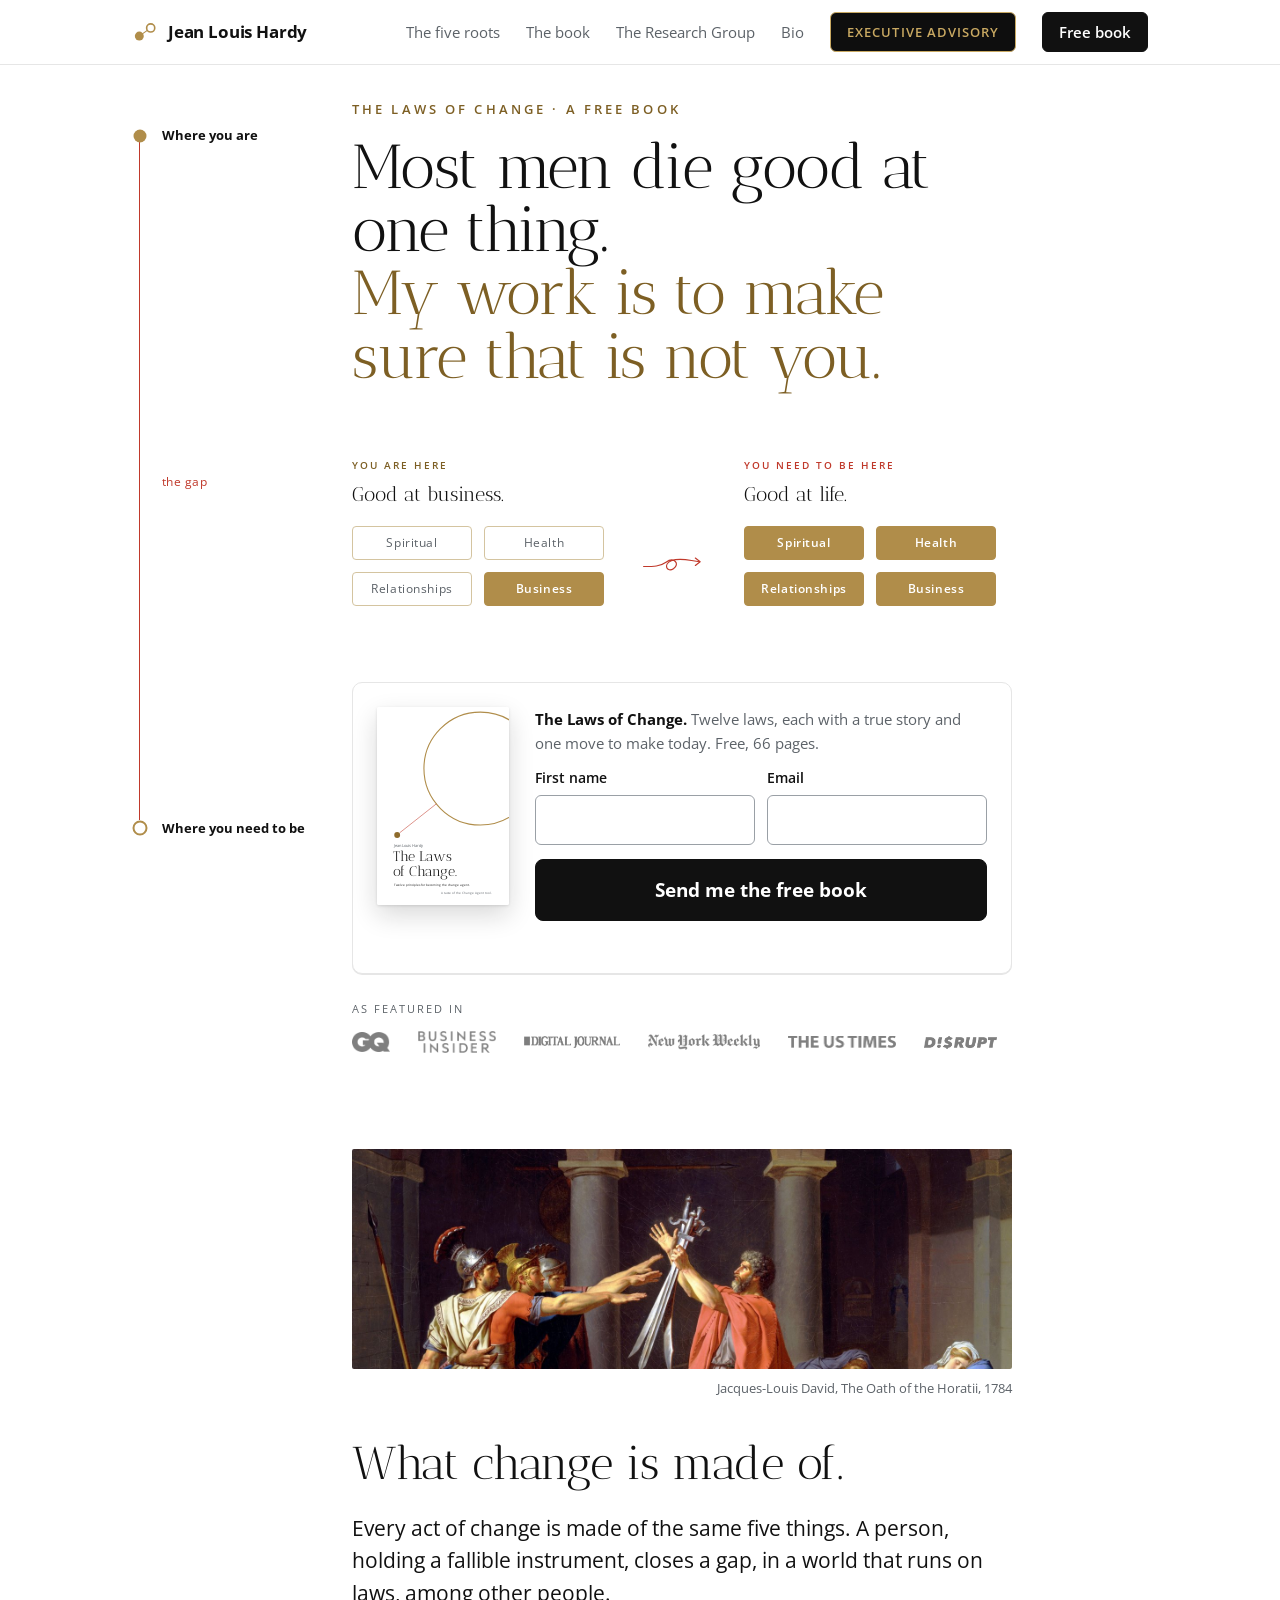
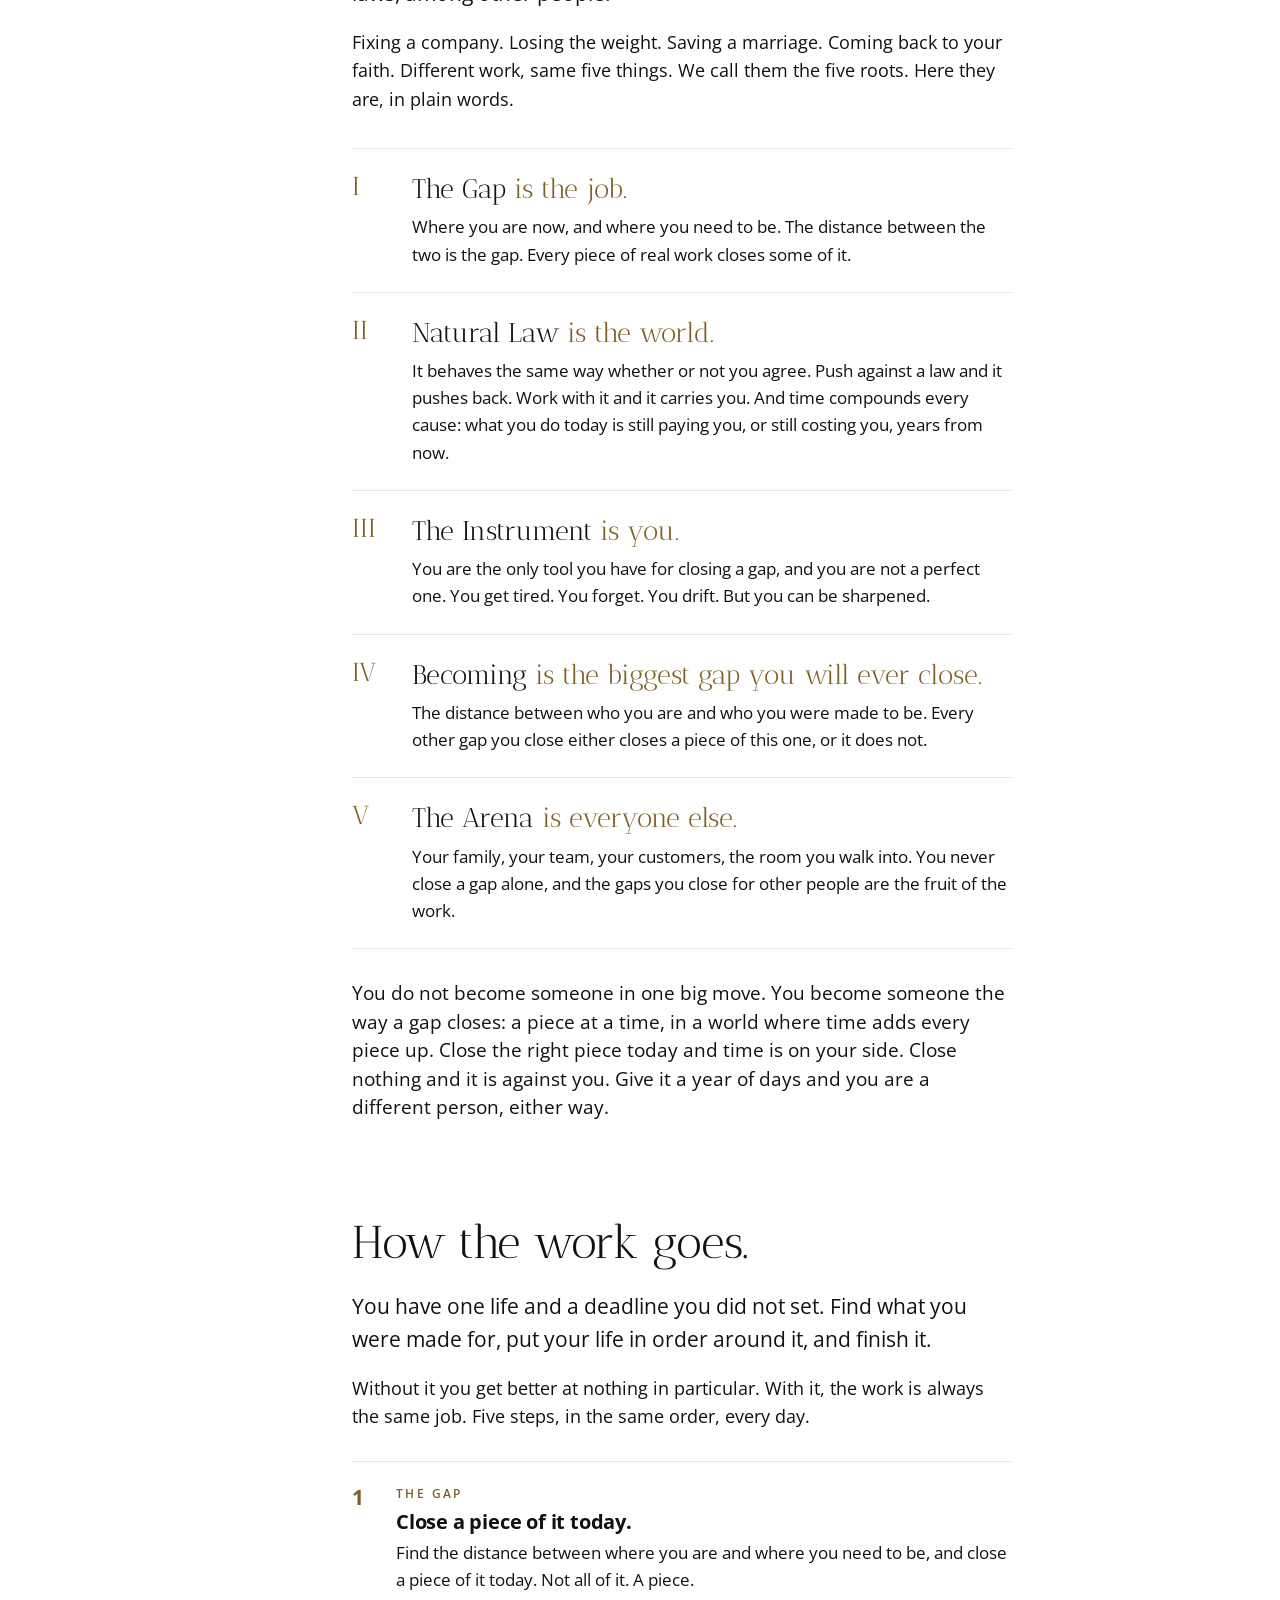
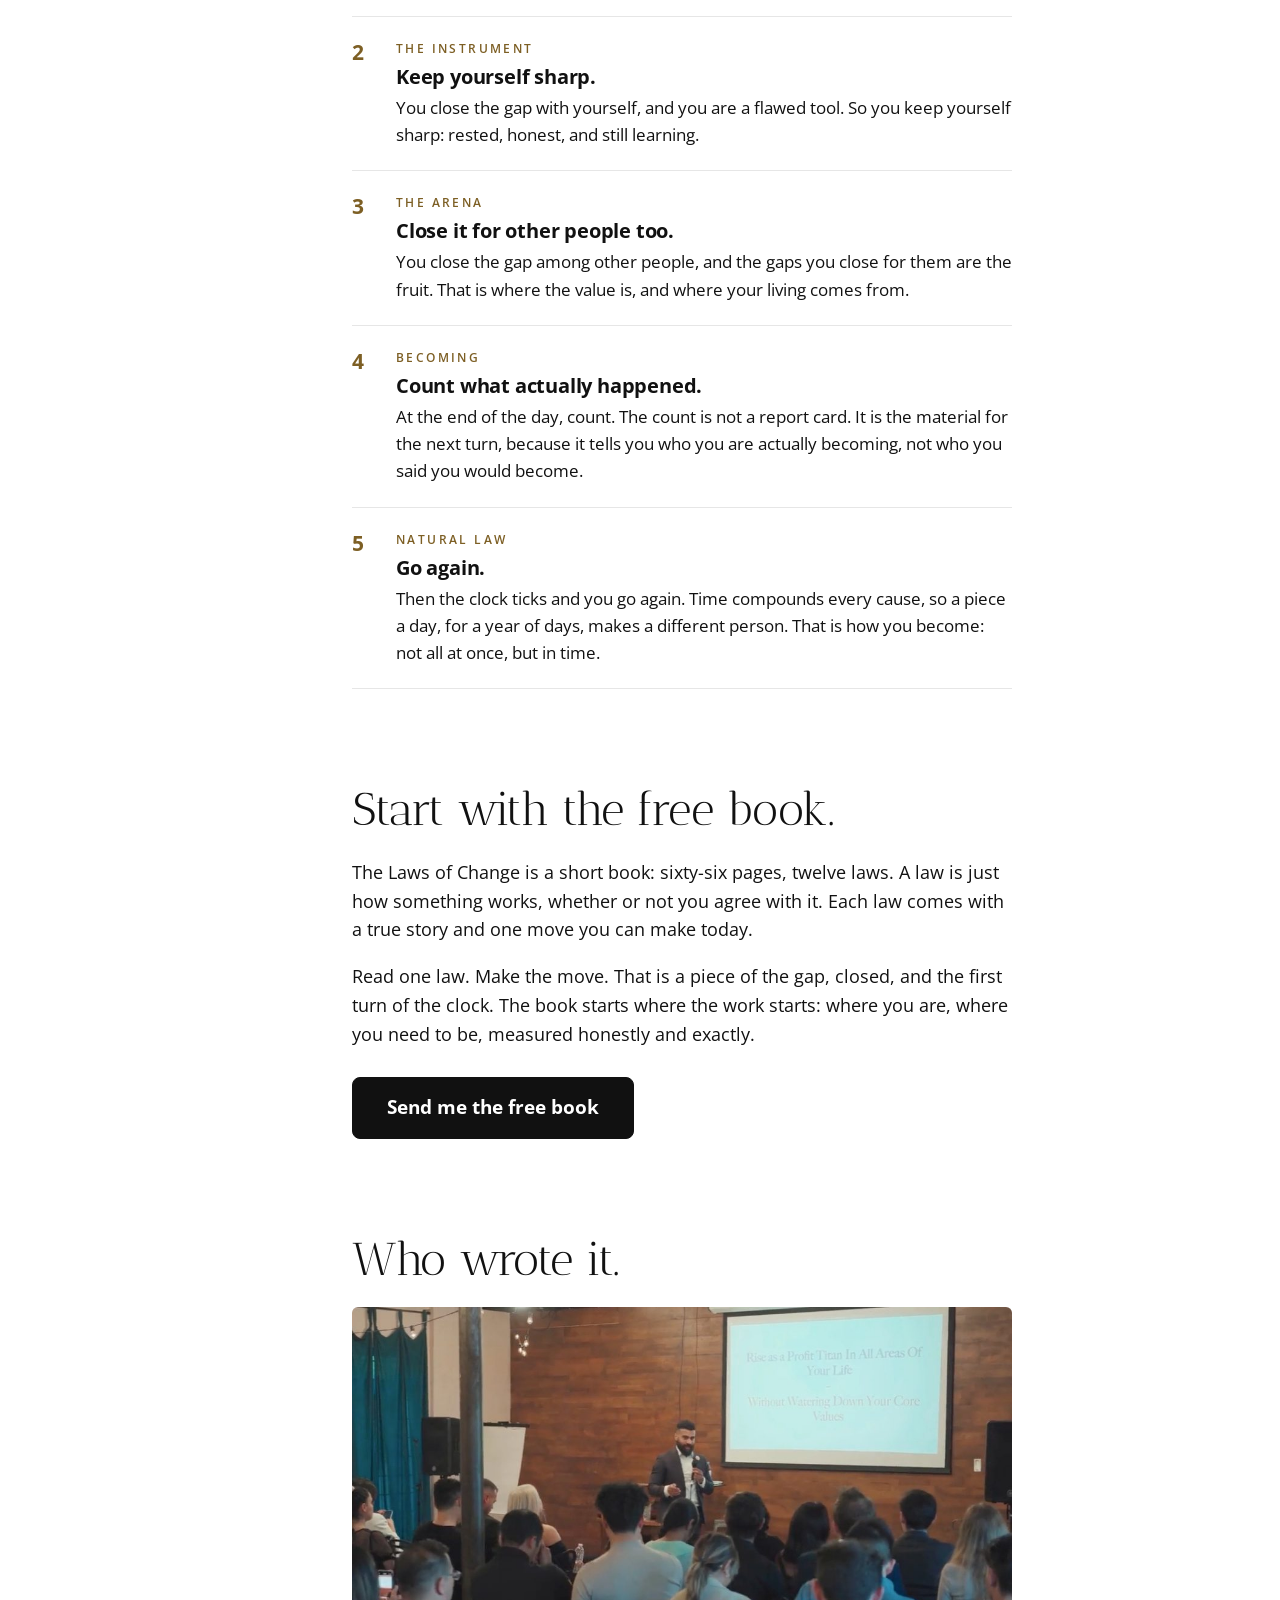
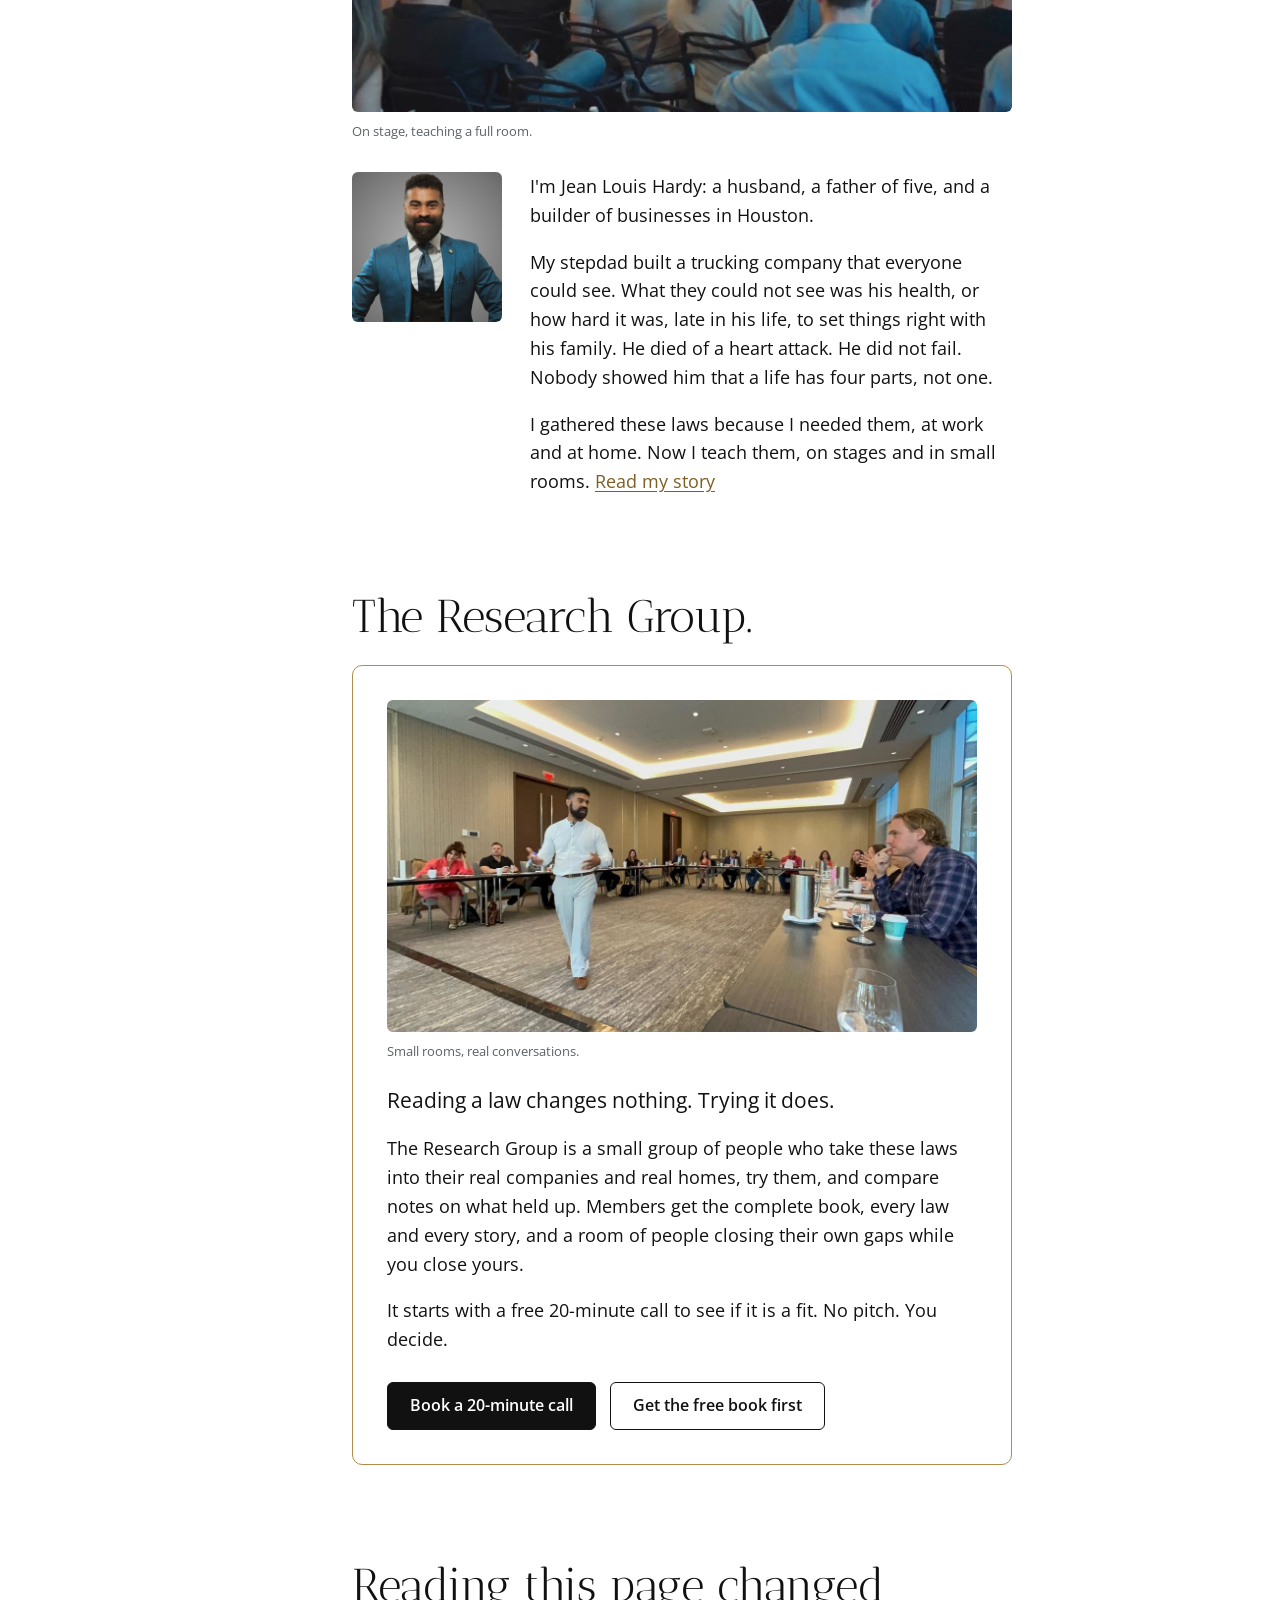
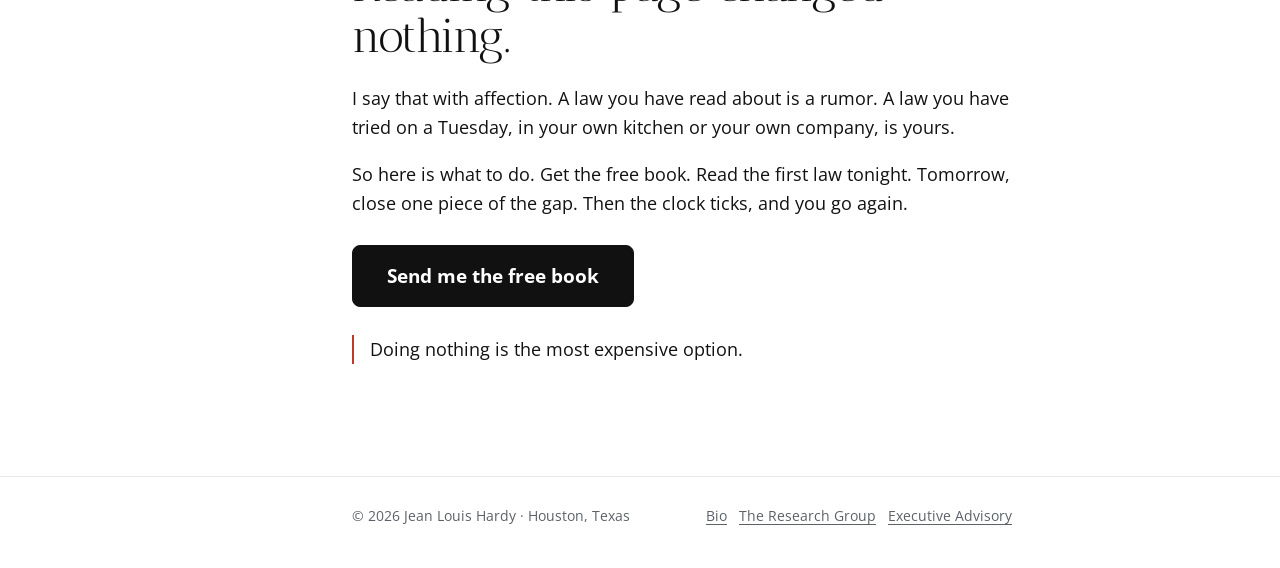
==== commit 1a57e581: "Executive Advisory tab and footer link are back" ====
--- a/index.html
+++ b/index.html
@@ -21,7 +21,7 @@
 <link rel="preconnect" href="https://fonts.googleapis.com">
 <link rel="preconnect" href="https://fonts.gstatic.com" crossorigin>
 <link href="https://fonts.googleapis.com/css2?family=Antic+Didone&family=Open+Sans:ital,wght@0,400;0,600;0,700;1,400&display=swap" rel="stylesheet">
-<link rel="stylesheet" href="site.css">
+<link rel="stylesheet" href="site.css?v=20261014c">
 <script type="application/ld+json">
 {"@context":"https://schema.org","@graph":[
  {"@type":"Person","@id":"https://jlouishardy.com/#jean","name":"Jean Louis Hardy","url":"https://jlouishardy.com/","image":"https://jlouishardy.com/jean.jpg","jobTitle":"Author and teacher","address":{"@type":"PostalAddress","addressLocality":"Houston","addressRegion":"TX","addressCountry":"US"}},
@@ -50,6 +50,7 @@
       <a class="plain" href="#book">The book</a>
       <a class="plain" href="#group">The Research Group</a>
       <a class="plain tab" href="#bio" id="tab-bio">Bio</a>
+      <a class="exec" href="advisory.html">Executive Advisory</a>
       <a class="btn small" href="#get" data-get>Free book</a>
     </nav>
   </div>
@@ -306,7 +307,7 @@
   <div class="shell">
     <div class="col">
       <span>&copy; 2026 Jean Louis Hardy &middot; Houston, Texas</span>
-      <span><a href="#bio">Bio</a> &nbsp; <a href="#group">The Research Group</a></span>
+      <span><a href="#bio">Bio</a> &nbsp; <a href="#group">The Research Group</a> &nbsp; <a href="advisory.html">Executive Advisory</a></span>
     </div>
   </div>
 </footer>
--- a/site.css
+++ b/site.css
@@ -41,6 +41,9 @@
 .nav a.plain{color:var(--gray-text);text-decoration:none;font-size:15px}
 .nav a.plain:hover{color:var(--ink)}
 .nav a.tab[aria-current=page]{color:var(--ink);font-weight:700;box-shadow:0 2px 0 var(--gold)}
+/* the Executive Advisory tab: its own colour, gold on black */
+.nav a.exec{display:inline-flex;align-items:center;min-height:40px;padding:0 16px;border-radius:6px;background:#0E0E0E;color:#C9A962;border:1px solid #C9A962;font-size:13px;font-weight:600;letter-spacing:.08em;text-transform:uppercase;text-decoration:none;white-space:nowrap}
+.nav a.exec:hover{background:#C9A962;color:#0E0E0E}
 
 .btn{
   display:inline-flex;align-items:center;justify-content:center;min-height:48px;padding:0 22px;
@@ -221,6 +224,10 @@
   .nav{gap:14px}
   .nav a.plain{display:none}
   .nav a.tab{display:inline}
+  html{scroll-padding-top:calc(var(--head-h) + 58px)}
+  .head{padding-top:34px}
+  .nav a.exec{position:absolute;top:0;left:0;right:0;min-height:34px;height:34px;justify-content:center;border:0;border-radius:0;font-size:11px;letter-spacing:.2em}
+  .nav a.exec::after{content:"\2192";margin-left:10px;letter-spacing:0}
   .logos{display:grid;grid-template-columns:repeat(3,auto);justify-content:start;align-items:center;gap:22px 30px}
   .btn.small{white-space:nowrap}
   .brand{font-size:16px;gap:8px}
